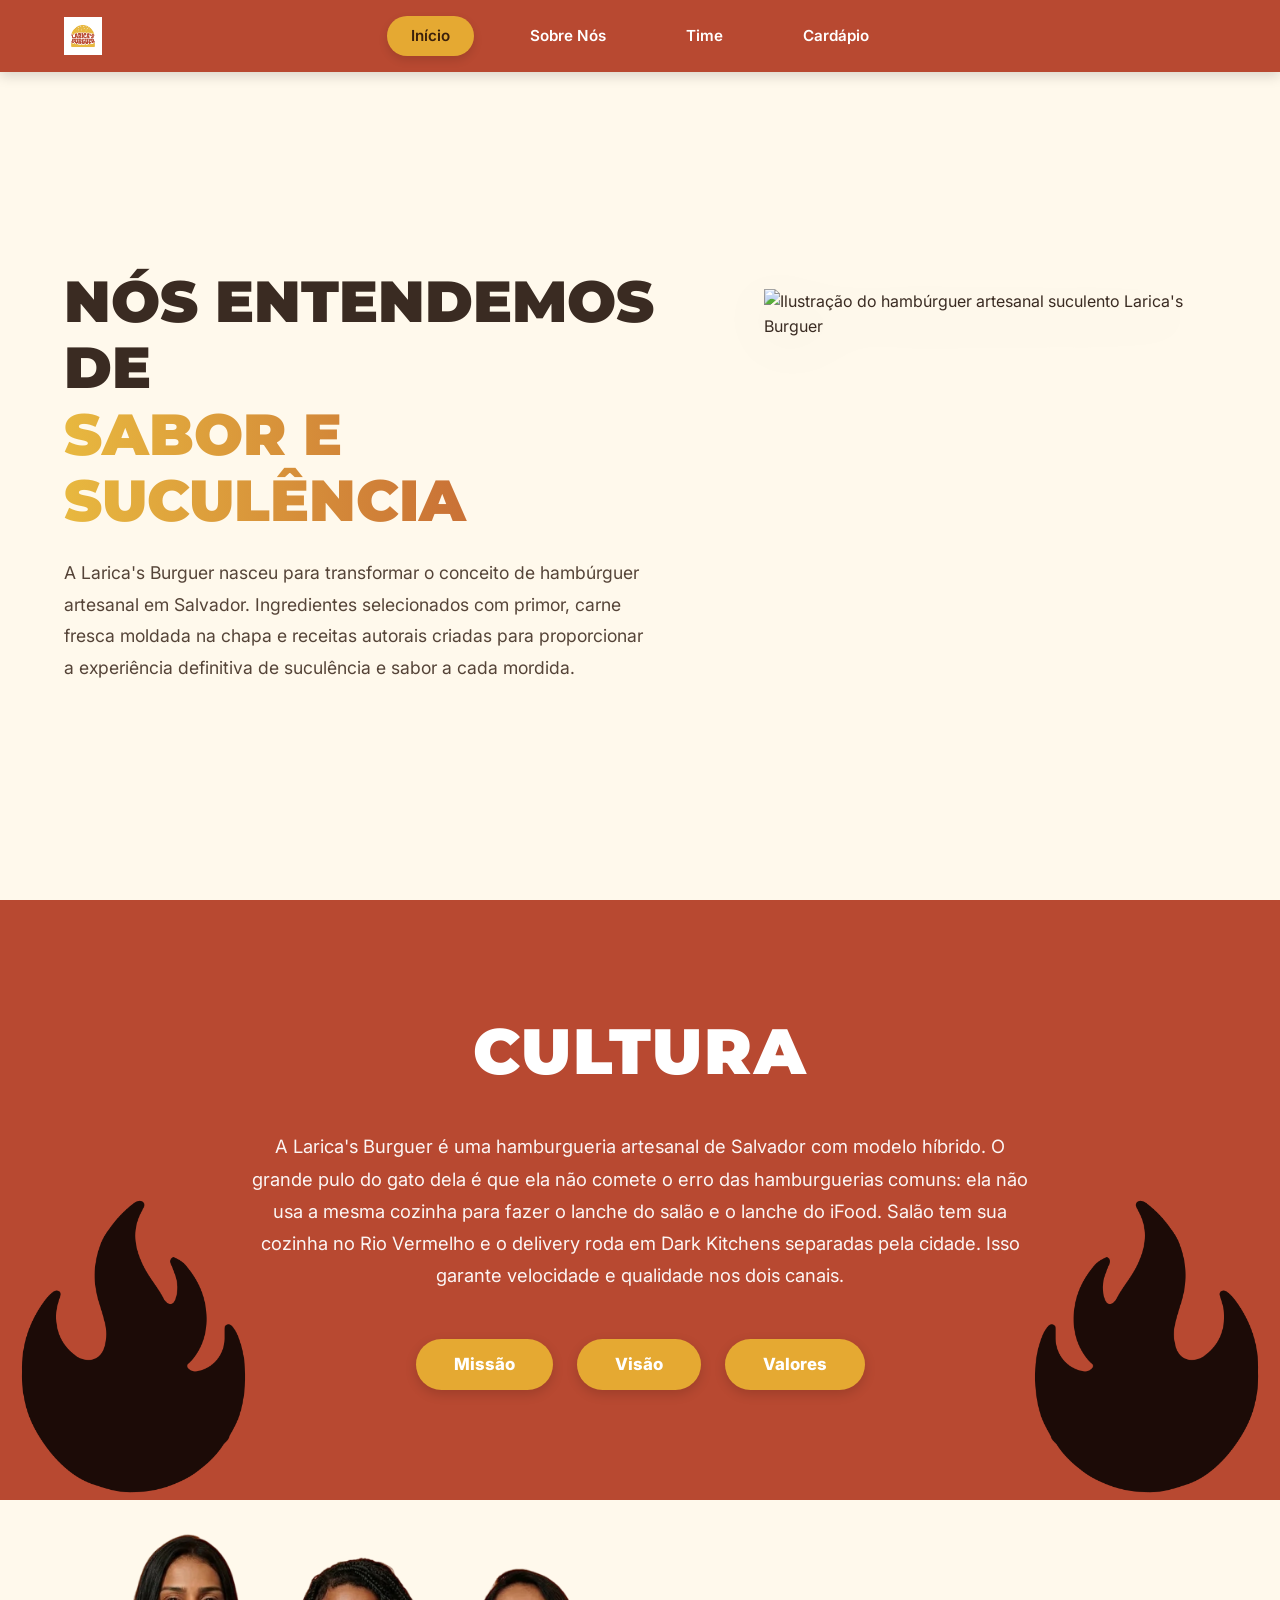
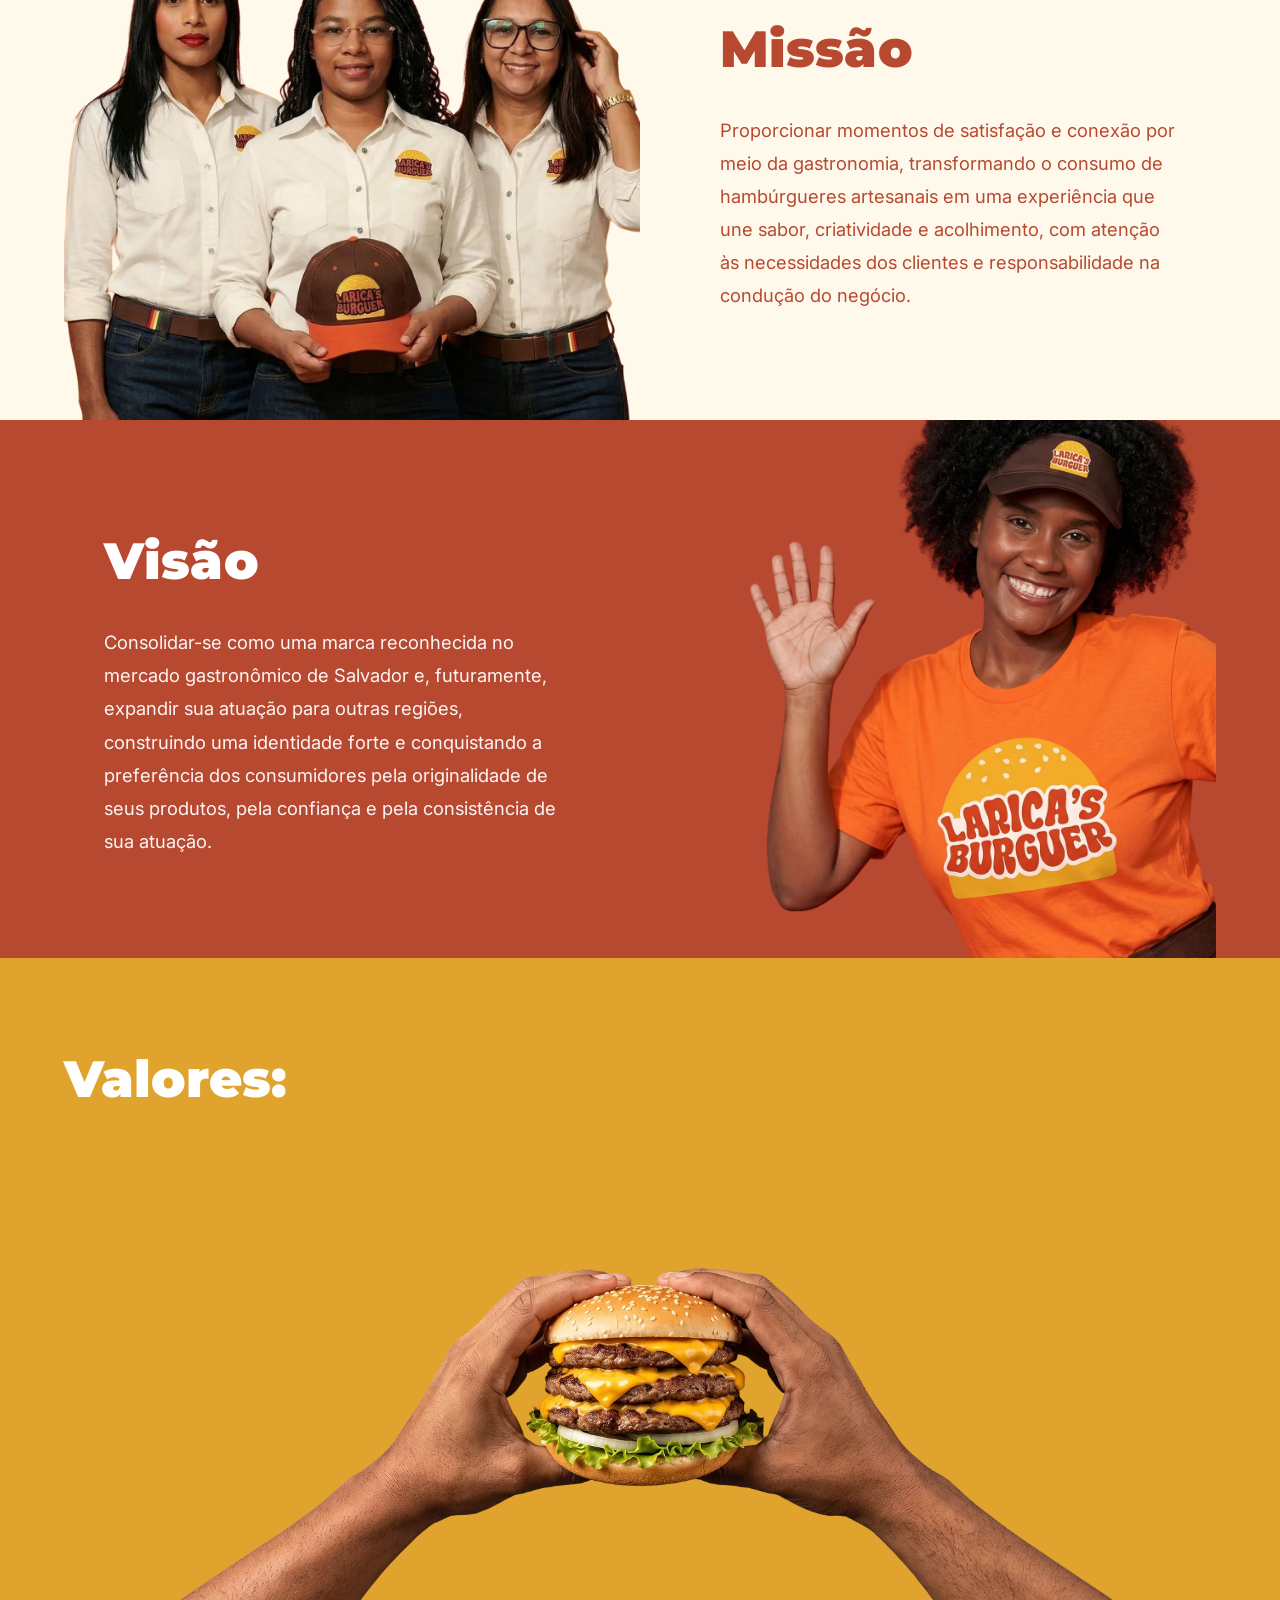
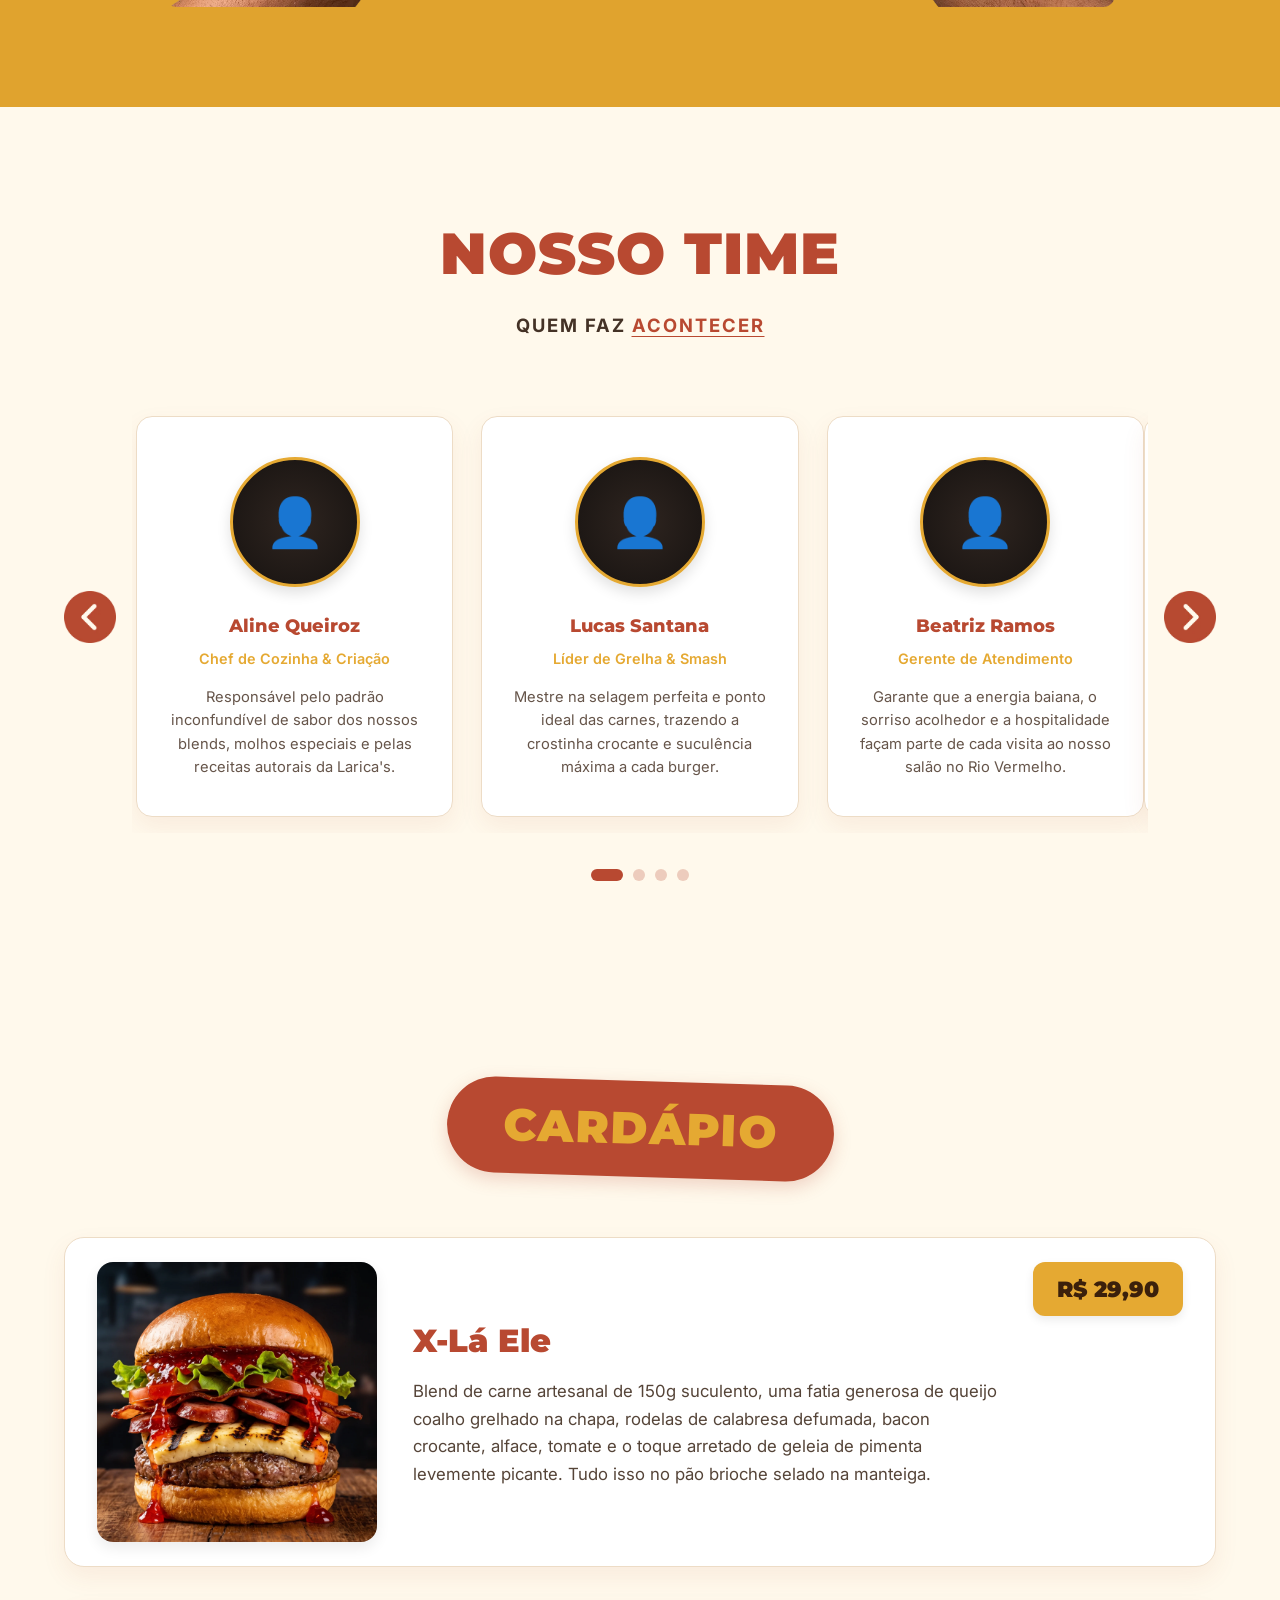
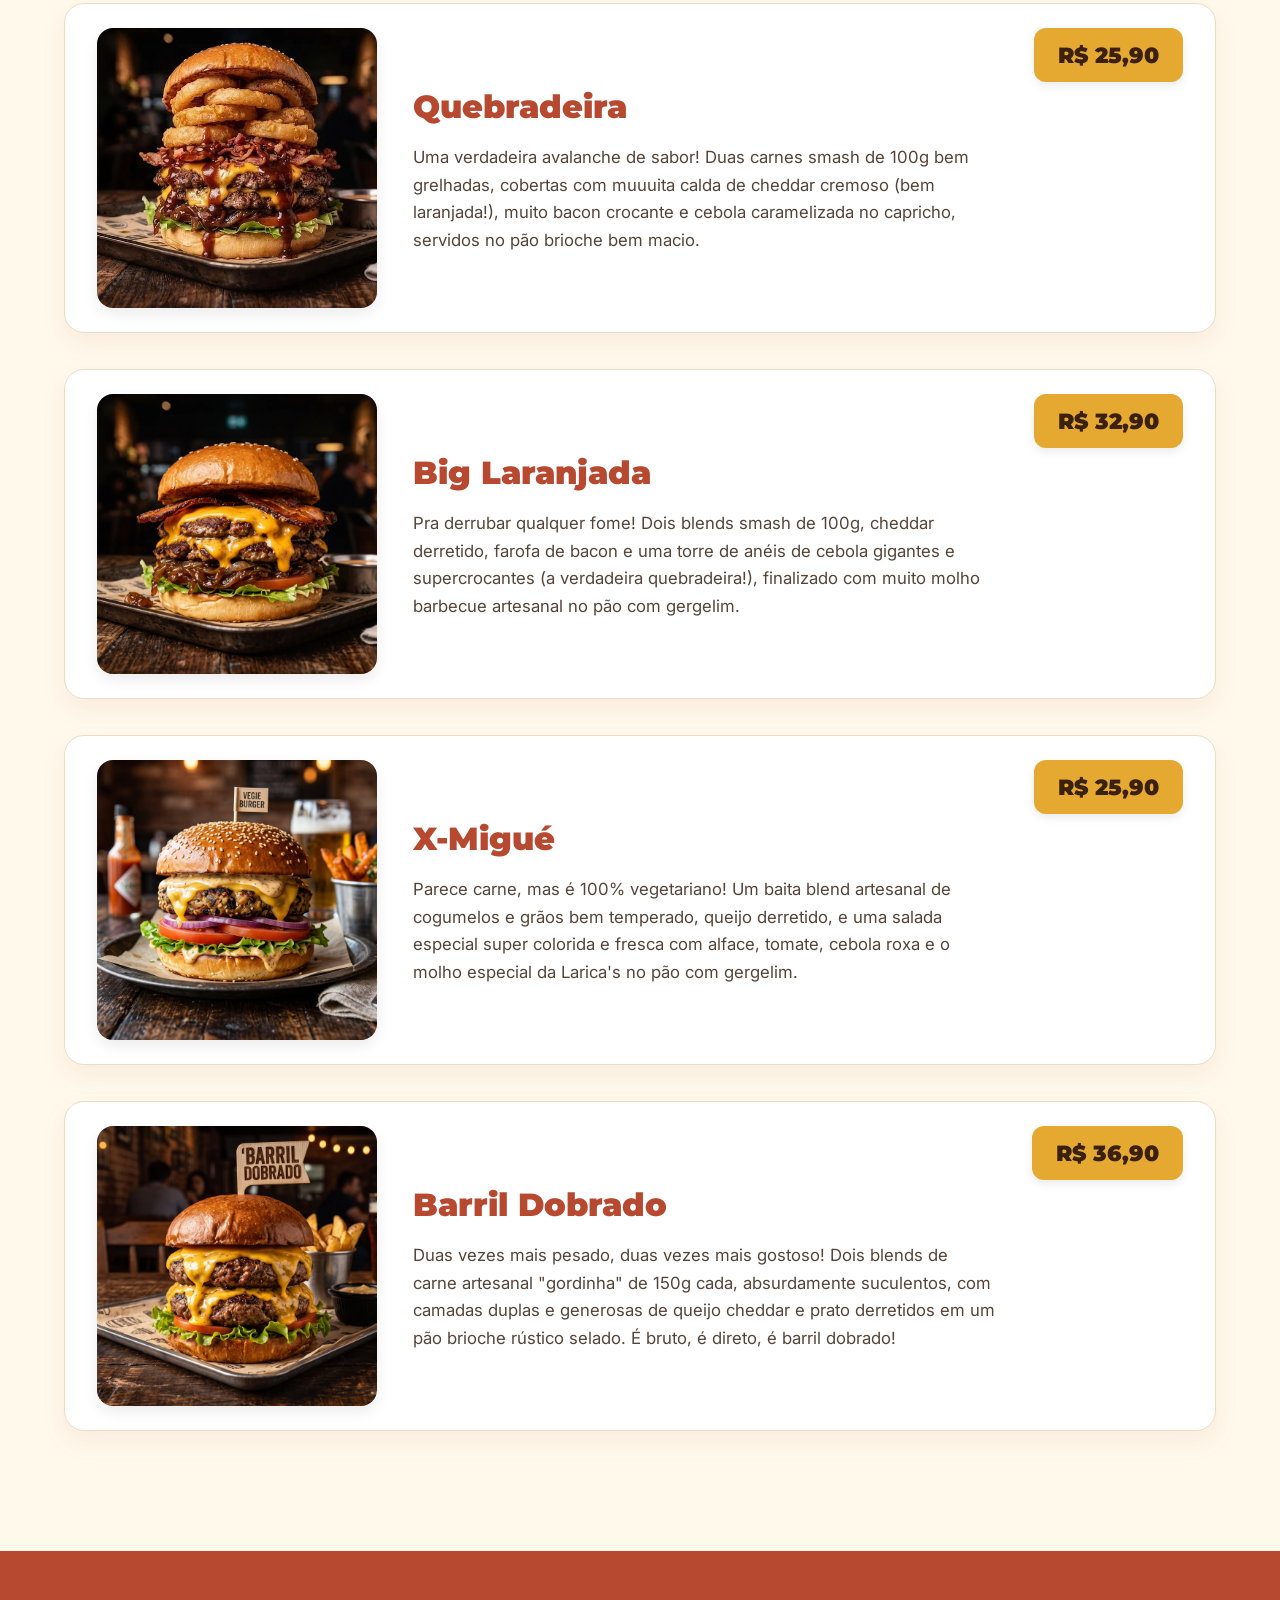
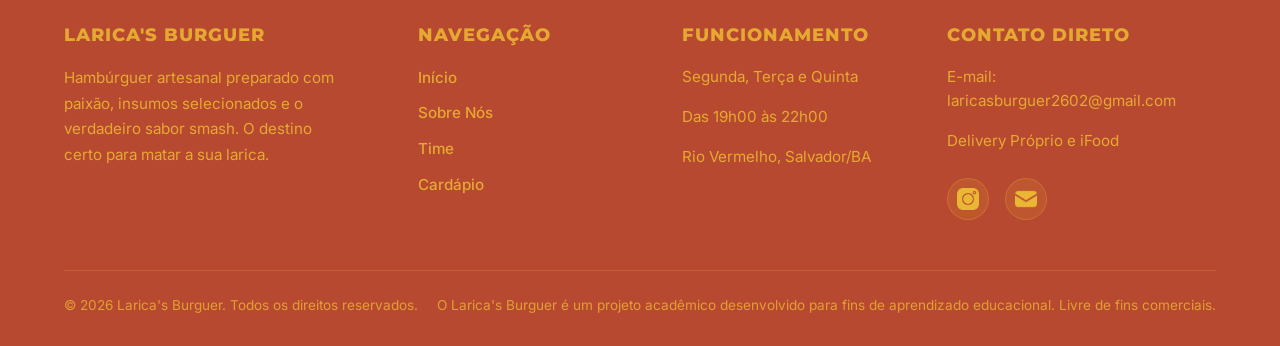
==== index.html @ b331f61c "feat: upa primeira versão" ====
<!DOCTYPE html>
<html lang="pt-BR">
<head>
  <meta charset="UTF-8">
  <meta name="viewport" content="width=device-width, initial-scale=1.0">
  
  <title>Larica's Burguer</title>
  <link rel="icon" type="image/png" href="assets/icons/laricas logo branco.png">

  <meta name="description" content="Larica's Burguer: hambúrguer artesanal preparado com paixão em Salvador. Conheça nossa cultura, nosso time e nosso cardápio de dar água na boca.">
  <meta name="keywords" content="hamburguer artesanal, Salvador, Rio Vermelho, burger, lanches, delivery ifood, cardápio burguer, laricas burguer">
  <meta name="author" content="Larica's Burguer">
  <meta name="robots" content="index, follow">
  
  <meta property="og:type" content="website">
  <meta property="og:url" content="https://laricasburguer.com.br/">
  <meta property="og:title" content="Larica's Burguer">
  <meta property="og:description" content="Entendemos de sabor e suculência. Conheça nossos hambúrgueres artesanais e faça seu pedido.">
  <meta property="og:image" content="assets/photos/cardapio/xLaEle.webp">

  <link rel="preconnect" href="https://fonts.googleapis.com">
  <link rel="preconnect" href="https://fonts.gstatic.com" crossorigin>
  <link href="https://fonts.googleapis.com/css2?family=Inter:wght@400;500;600;700&family=Montserrat:wght@700;800;900&display=swap" rel="stylesheet">

  <link rel="stylesheet" href="css/estilos.css">
  <script src="js/principal.js" defer></script>
</head>
<body>

  <header class="cabecalho-principal" id="cabecalho-topo">
    <div class="recipiente-conteudo">
      <nav class="navegacao-barra" aria-label="Navegação Principal">
        <a href="#secao-inicio" class="marca-link" title="Larica's Burguer - Página Inicial">
          <img src="assets/icons/laricas logo branco.png" alt="Logotipo Larica's Burguer" class="marca-logo" width="196" height="40">
        </a>

        <button class="botao-menu-mobile" id="botao-menu-mobile" aria-label="Abrir menu de navegação" aria-expanded="false" aria-controls="navegacao-menu">
          <span></span>
          <span></span>
          <span></span>
        </button>

        <div class="navegacao-menu" id="navegacao-menu">
          <a href="#secao-inicio" class="navegacao-item ativo" title="Ir para o início">Início</a>
          <a href="#secao-cultura" class="navegacao-item" title="Ir para Sobre nós e Cultura">Sobre Nós</a>
          <a href="#secao-nosso-time" class="navegacao-item" title="Ir para Nosso time">Time</a>
          <a href="#secao-cardapio" class="navegacao-item" title="Ir para o Cardápio">Cardápio</a>
        </div>
      </nav>
    </div>
  </header>

  <main id="conteudo-principal">

    <section class="secao-inicio" id="secao-inicio" aria-labelledby="titulo-secao-inicio">
      <div class="recipiente-conteudo">
        <div class="conteudo-inicio">
          <div class="texto-inicio">
            <h1 class="titulo-inicio" id="titulo-secao-inicio">
              <span class="titulo-linha-um">NÓS ENTENDEMOS DE</span>
              <span class="destaque-gradiente-texto">SABOR E SUCULÊNCIA</span>
            </h1>
            <p class="descricao-inicio">
              A Larica's Burguer nasceu para transformar o conceito de hambúrguer artesanal em Salvador. Ingredientes selecionados com primor, carne fresca moldada na chapa e receitas autorais criadas para proporcionar a experiência definitiva de suculência e sabor a cada mordida.
            </p>
          </div>

          <div class="area-icone-inicio">
            <div class="recipiente-animacao-hamburguer" id="recipiente-lottie-hamburguer" title="Animação Hambúrguer Larica's Burguer">
              <img 
                src="assets/photos/hero-burger.png" 
                alt="Ilustração do hambúrguer artesanal suculento Larica's Burguer" 
                class="ilustracao-hamburguer-reserva"
                width="540" 
                height="460"
                fetchpriority="high"
              >
            </div>
          </div>
        </div>
      </div>
    </section>

    <section class="secao-cultura" id="secao-cultura" aria-labelledby="titulo-secao-cultura">
      
      <div class="banner-cultura-topo">
        <img src="assets/icons/fire.png" alt="Fogo decorativo à esquerda" class="fogo-decorativo-cultura fogo-esquerda" loading="lazy" aria-hidden="true">
        <img src="assets/icons/fire.png" alt="Fogo decorativo à direita" class="fogo-decorativo-cultura fogo-direita" loading="lazy" aria-hidden="true">

        <div class="recipiente-conteudo">
          <h2 class="titulo-cultura" id="titulo-secao-cultura">CULTURA</h2>
          <p class="texto-cultura-resumo">
            A Larica's Burguer é uma hamburgueria artesanal de Salvador com modelo híbrido. O grande pulo do gato dela é que ela não comete o erro das hamburguerias comuns: ela não usa a mesma cozinha para fazer o lanche do salão e o lanche do iFood. Salão tem sua cozinha no Rio Vermelho e o delivery roda em Dark Kitchens separadas pela cidade. Isso garante velocidade e qualidade nos dois canais.
          </p>

          <nav class="navegacao-cultura" aria-label="Navegação da Cultura Organizacional">
            <a href="#bloco-missao" class="botao-ancora-cultura" title="Ir para Missão">Missão</a>
            <a href="#bloco-visao" class="botao-ancora-cultura" title="Ir para Visão">Visão</a>
            <a href="#bloco-valores" class="botao-ancora-cultura" title="Ir para Valores">Valores</a>
          </nav>
        </div>
      </div>

      <article class="bloco-cultura-item bloco-missao" id="bloco-missao" aria-labelledby="titulo-missao">
        <div class="recipiente-conteudo">
          <div class="grade-missao">
            <div class="imagem-missao-container">
              <img 
                src="assets/photos/img_trio_funcionario.webp" 
                alt="Trio de colaboradores da Larica's Burguer segurando o boné oficial da marca" 
                class="imagem-missao" 
                loading="lazy" 
                width="720" 
                height="700"
              >
            </div>
            <div class="conteudo-missao">
              <h3 class="titulo-bloco-cultura" id="titulo-missao">Missão</h3>
              <p class="texto-bloco-cultura">
                Proporcionar momentos de satisfação e conexão por meio da gastronomia, transformando o consumo de hambúrgueres artesanais em uma experiência que une sabor, criatividade e acolhimento, com atenção às necessidades dos clientes e responsabilidade na condução do negócio.
              </p>
            </div>
          </div>
        </div>
      </article>

      <article class="bloco-cultura-item bloco-visao" id="bloco-visao" aria-labelledby="titulo-visao">
        <div class="recipiente-conteudo">
          <div class="grade-visao">
            <div class="conteudo-visao">
              <h3 class="titulo-bloco-cultura" id="titulo-visao">Visão</h3>
              <p class="texto-bloco-cultura">
                Consolidar-se como uma marca reconhecida no mercado gastronômico de Salvador e, futuramente, expandir sua atuação para outras regiões, construindo uma identidade forte e conquistando a preferência dos consumidores pela originalidade de seus produtos, pela confiança e pela consistência de sua atuação.
              </p>
            </div>
            <div class="imagem-visao-container">
              <img 
                src="assets/photos/img_funcionario_acenando.webp" 
                alt="Colaboradora sorridente vestindo a camisa e o boné laranja da Larica's Burguer acenando com simpatia" 
                class="imagem-visao" 
                loading="lazy" 
                width="720" 
                height="700"
              >
            </div>
          </div>
        </div>
      </article>

      <article class="bloco-cultura-item bloco-valores" id="bloco-valores" aria-labelledby="titulo-valores">
        <div class="recipiente-conteudo">
          <h3 class="titulo-valores" id="titulo-valores">Valores:</h3>
          <div class="recipiente-diagrama-valores">
            <img 
              src="assets/photos/mao_segurando_hamburguer.webp" 
              alt="Hambúrguer artesanal suculento segurado por duas mãos evidenciando os valores da Larica's Burguer" 
              class="imagem-burger-valores" 
              loading="lazy"
              width="1200"
              height="750"
            >
          </div>
        </div>
      </article>

    </section>

    <section class="secao-nosso-time" id="secao-nosso-time" aria-labelledby="titulo-nosso-time">
      <div class="recipiente-conteudo">
        
        <div class="cabecalho-secao-time">
          <h2 class="titulo-nosso-time" id="titulo-nosso-time">NOSSO TIME</h2>
          <p class="subtitulo-nosso-time">QUEM FAZ <span>ACONTECER</span></p>
        </div>

        <div class="carrossel-time-container">
          <button class="botao-carrossel botao-anterior" id="botao-carrossel-anterior" aria-label="Membros anteriores do time" title="Voltar grupo de colaboradores">
            <img src="assets/icons/seta_esquerda.webp" alt="Seta para esquerda" class="icone-seta-carrossel" width="52" height="52">
          </button>

          <div class="carrossel-janela">
            <div class="carrossel-trilho" id="carrossel-trilho-time">
              
              <div class="carrossel-pagina" aria-label="Grupo 1 de Colaboradores">
                <article class="card-membro-time">
                  <div class="foto-circulo-container">
                    <span class="icone-membro-padrao" aria-hidden="true">&#128100;</span>
                  </div>
                  <h3 class="nome-membro">Aline Queiroz</h3>
                  <p class="cargo-membro">Chef de Cozinha & Criação</p>
                  <p class="descricao-membro">
                    Responsável pelo padrão inconfundível de sabor dos nossos blends, molhos especiais e pelas receitas autorais da Larica's.
                  </p>
                </article>

                <article class="card-membro-time">
                  <div class="foto-circulo-container">
                    <span class="icone-membro-padrao" aria-hidden="true">&#128100;</span>
                  </div>
                  <h3 class="nome-membro">Lucas Santana</h3>
                  <p class="cargo-membro">Líder de Grelha & Smash</p>
                  <p class="descricao-membro">
                    Mestre na selagem perfeita e ponto ideal das carnes, trazendo a crostinha crocante e suculência máxima a cada burger.
                  </p>
                </article>

                <article class="card-membro-time">
                  <div class="foto-circulo-container">
                    <span class="icone-membro-padrao" aria-hidden="true">&#128100;</span>
                  </div>
                  <h3 class="nome-membro">Beatriz Ramos</h3>
                  <p class="cargo-membro">Gerente de Atendimento</p>
                  <p class="descricao-membro">
                    Garante que a energia baiana, o sorriso acolhedor e a hospitalidade façam parte de cada visita ao nosso salão no Rio Vermelho.
                  </p>
                </article>
              </div>

              <div class="carrossel-pagina" aria-label="Grupo 2 de Colaboradores">
                <article class="card-membro-time">
                  <div class="foto-circulo-container">
                    <span class="icone-membro-padrao" aria-hidden="true">&#128100;</span>
                  </div>
                  <h3 class="nome-membro">Thiago Morais</h3>
                  <p class="cargo-membro">Coordenador de Dark Kitchens</p>
                  <p class="descricao-membro">
                    Comanda a operação exclusiva de delivery, mantendo os lanches saindo quentinhos e crocantes direto para sua casa.
                  </p>
                </article>

                <article class="card-membro-time">
                  <div class="foto-circulo-container">
                    <span class="icone-membro-padrao" aria-hidden="true">&#128100;</span>
                  </div>
                  <h3 class="nome-membro">Camila Ferreira</h3>
                  <p class="cargo-membro">Supervisora de Qualidade</p>
                  <p class="descricao-membro">
                    Inspeciona o frescor dos pães brioche selados, temperos de cogumelos e queijos artesanais da melhor procedência.
                  </p>
                </article>

                <article class="card-membro-time">
                  <div class="foto-circulo-container">
                    <span class="icone-membro-padrao" aria-hidden="true">&#128100;</span>
                  </div>
                  <h3 class="nome-membro">Gabriel Santos</h3>
                  <p class="cargo-membro">Chapeiro Especialista</p>
                  <p class="descricao-membro">
                    Dedicado à precisão dos blends de 150g e montagem impecável das camadas suculentas de queijo coalho e bacon crocante.
                  </p>
                </article>
              </div>

              <div class="carrossel-pagina" aria-label="Grupo 3 de Colaboradores">
                <article class="card-membro-time">
                  <div class="foto-circulo-container">
                    <span class="icone-membro-padrao" aria-hidden="true">&#128100;</span>
                  </div>
                  <h3 class="nome-membro">Mariana Lopes</h3>
                  <p class="cargo-membro">Especialista em Molhos & Criações</p>
                  <p class="descricao-membro">
                    Alquimista por trás da nossa geleia de pimenta artesanal picante e da calda de cheddar cremoso com farofa de bacon.
                  </p>
                </article>

                <article class="card-membro-time">
                  <div class="foto-circulo-container">
                    <span class="icone-membro-padrao" aria-hidden="true">&#128100;</span>
                  </div>
                  <h3 class="nome-membro">Rodrigo Bahia</h3>
                  <p class="cargo-membro">Logística & Despacho Rápido</p>
                  <p class="descricao-membro">
                    Organiza cada embalagem térmica garantindo que os anéis de cebola e os hambúrgueres cheguem na textura perfeita.
                  </p>
                </article>

                <article class="card-membro-time">
                  <div class="foto-circulo-container">
                    <span class="icone-membro-padrao" aria-hidden="true">&#128100;</span>
                  </div>
                  <h3 class="nome-membro">Juliana Vieira</h3>
                  <p class="cargo-membro">Anfitriã de Salão</p>
                  <p class="descricao-membro">
                    Recepciona os clientes com alegria e atenção a cada detalhe, assegurando uma experiência memorável para toda a família.
                  </p>
                </article>
              </div>

              <div class="carrossel-pagina" aria-label="Grupo 4 de Colaboradores">
                <article class="card-membro-time">
                  <div class="foto-circulo-container">
                    <span class="icone-membro-padrao" aria-hidden="true">&#128100;</span>
                  </div>
                  <h3 class="nome-membro">Felipe Menezes</h3>
                  <p class="cargo-membro">Auxiliar de Parrilla & Smash</p>
                  <p class="descricao-membro">
                    Garante o fluxo ágil e higienização impecável na chapa durante os horários de maior movimento noturno.
                  </p>
                </article>

                <article class="card-membro-time">
                  <div class="foto-circulo-container">
                    <span class="icone-membro-padrao" aria-hidden="true">&#128100;</span>
                  </div>
                  <h3 class="nome-membro">Larissa Dantas</h3>
                  <p class="cargo-membro">Comunicação & Relacionamento</p>
                  <p class="descricao-membro">
                    Cuida do feedback diário dos clientes, redes sociais e da proximidade afetiva entre a comunidade e a hamburgueria.
                  </p>
                </article>

                <article class="card-membro-time">
                  <div class="foto-circulo-container">
                    <span class="icone-membro-padrao" aria-hidden="true">&#128100;</span>
                  </div>
                  <h3 class="nome-membro">Danilo Cruz</h3>
                  <p class="cargo-membro">Gestão de Suprimentos</p>
                  <p class="descricao-membro">
                    Seleciona diariamente os produtores locais de queijo coalho e hortifrúti fresco de Salvador para os nossos burgers.
                  </p>
                </article>
              </div>

            </div>
          </div>

          <button class="botao-carrossel botao-proximo" id="botao-carrossel-proximo" aria-label="Próximos membros do time" title="Avançar grupo de colaboradores">
            <img src="assets/icons/seta_direita.webp" alt="Seta para direita" class="icone-seta-carrossel" width="52" height="52">
          </button>
        </div>

        <div class="indicadores-carrossel" aria-label="Indicadores de página do carrossel">
          <button class="bolinha-indicador ativo" data-indice="0" aria-label="Ir para grupo 1"></button>
          <button class="bolinha-indicador" data-indice="1" aria-label="Ir para grupo 2"></button>
          <button class="bolinha-indicador" data-indice="2" aria-label="Ir para grupo 3"></button>
          <button class="bolinha-indicador" data-indice="3" aria-label="Ir para grupo 4"></button>
        </div>

      </div>
    </section>

    <section class="secao-cardapio" id="secao-cardapio" aria-labelledby="badge-cardapio-titulo">
      <div class="recipiente-conteudo">
        
        <div class="cabecalho-cardapio">
          <span class="badge-cardapio" id="badge-cardapio-titulo">CARDÁPIO</span>
        </div>

        <div class="grade-cardapio">
          
          <article class="card-item-cardapio" aria-labelledby="nome-x-la-ele">
            <div class="imagem-item-wrapper">
              <img 
                src="assets/photos/cardapio/xLaEle.webp" 
                alt="Hambúrguer X-Lá Ele com carne de 150g, queijo coalho grelhado, calabresa defumada e bacon" 
                class="imagem-item-cardapio" 
                loading="lazy" 
                width="360" 
                height="400"
              >
            </div>
            <div class="informacoes-item-cardapio">
              <h3 class="nome-item-cardapio" id="nome-x-la-ele">X-Lá Ele</h3>
              <p class="descricao-item-cardapio">
                Blend de carne artesanal de 150g suculento, uma fatia generosa de queijo coalho grelhado na chapa, rodelas de calabresa defumada, bacon crocante, alface, tomate e o toque arretado de geleia de pimenta levemente picante. Tudo isso no pão brioche selado na manteiga.
              </p>
            </div>
            <div class="preco-item-badge">R$ 29,90</div>
          </article>

          <article class="card-item-cardapio" aria-labelledby="nome-quebradeira">
            <div class="imagem-item-wrapper">
              <img 
                src="assets/photos/cardapio/quebradeira.webp" 
                alt="Hambúrguer Quebradeira com duas carnes smash, calda de cheddar cremoso e cebola caramelizada" 
                class="imagem-item-cardapio" 
                loading="lazy" 
                width="360" 
                height="400"
              >
            </div>
            <div class="informacoes-item-cardapio">
              <h3 class="nome-item-cardapio" id="nome-quebradeira">Quebradeira</h3>
              <p class="descricao-item-cardapio">
                Uma verdadeira avalanche de sabor! Duas carnes smash de 100g bem grelhadas, cobertas com muuuita calda de cheddar cremoso (bem laranjada!), muito bacon crocante e cebola caramelizada no capricho, servidos no pão brioche bem macio.
              </p>
            </div>
            <div class="preco-item-badge">R$ 25,90</div>
          </article>

          <article class="card-item-cardapio" aria-labelledby="nome-big-laranjada">
            <div class="imagem-item-wrapper">
              <img 
                src="assets/photos/cardapio/bigLaranjada.webp" 
                alt="Hambúrguer Big Laranjada com anéis de cebola gigantes, cheddar derretido e barbecue artesanal" 
                class="imagem-item-cardapio" 
                loading="lazy" 
                width="360" 
                height="400"
              >
            </div>
            <div class="informacoes-item-cardapio">
              <h3 class="nome-item-cardapio" id="nome-big-laranjada">Big Laranjada</h3>
              <p class="descricao-item-cardapio">
                Pra derrubar qualquer fome! Dois blends smash de 100g, cheddar derretido, farofa de bacon e uma torre de anéis de cebola gigantes e supercrocantes (a verdadeira quebradeira!), finalizado com muito molho barbecue artesanal no pão com gergelim.
              </p>
            </div>
            <div class="preco-item-badge">R$ 32,90</div>
          </article>

          <article class="card-item-cardapio" aria-labelledby="nome-x-migue">
            <div class="imagem-item-wrapper">
              <img 
                src="assets/photos/cardapio/xMigue.webp" 
                alt="Hambúrguer vegetariano X-Migué com blend de cogumelos e grãos, queijo derretido e molho especial" 
                class="imagem-item-cardapio" 
                loading="lazy" 
                width="360" 
                height="400"
              >
            </div>
            <div class="informacoes-item-cardapio">
              <h3 class="nome-item-cardapio" id="nome-x-migue">X-Migué</h3>
              <p class="descricao-item-cardapio">
                Parece carne, mas é 100% vegetariano! Um baita blend artesanal de cogumelos e grãos bem temperado, queijo derretido, e uma salada especial super colorida e fresca com alface, tomate, cebola roxa e o molho especial da Larica's no pão com gergelim.
              </p>
            </div>
            <div class="preco-item-badge">R$ 25,90</div>
          </article>

          <article class="card-item-cardapio" aria-labelledby="nome-barril-dobrado">
            <div class="imagem-item-wrapper">
              <img 
                src="assets/photos/cardapio/barrilDobrado.webp" 
                alt="Hambúrguer Barril Dobrado com dois blends de 150g, queijo cheddar e queijo prato derretidos" 
                class="imagem-item-cardapio" 
                loading="lazy" 
                width="360" 
                height="400"
              >
            </div>
            <div class="informacoes-item-cardapio">
              <h3 class="nome-item-cardapio" id="nome-barril-dobrado">Barril Dobrado</h3>
              <p class="descricao-item-cardapio">
                Duas vezes mais pesado, duas vezes mais gostoso! Dois blends de carne artesanal "gordinha" de 150g cada, absurdamente suculentos, com camadas duplas e generosas de queijo cheddar e prato derretidos em um pão brioche rústico selado. É bruto, é direto, é barril dobrado!
              </p>
            </div>
            <div class="preco-item-badge">R$ 36,90</div>
          </article>

        </div>
      </div>
    </section>

  </main>

  <footer class="rodape-principal" id="rodape-principal">
    <div class="recipiente-conteudo">
      <div class="grade-rodape">
        
        <div class="coluna-rodape">
          <h4 class="titulo-coluna-rodape">LARICA'S BURGUER</h4>
          <p class="descricao-marca-rodape">
            Hambúrguer artesanal preparado com paixão, insumos selecionados e o verdadeiro sabor smash. O destino certo para matar a sua larica.
          </p>
        </div>

        <nav class="coluna-rodape" aria-label="Navegação do Rodapé">
          <h4 class="titulo-coluna-rodape">NAVEGAÇÃO</h4>
          <ul class="lista-links-rodape">
            <li><a href="#secao-inicio" class="link-rodape" title="Ir para o Início">Início</a></li>
            <li><a href="#secao-cultura" class="link-rodape" title="Ir para Sobre Nós">Sobre Nós</a></li>
            <li><a href="#secao-nosso-time" class="link-rodape" title="Ir para Nosso Time">Time</a></li>
            <li><a href="#secao-cardapio" class="link-rodape" title="Ir para o Cardápio">Cardápio</a></li>
          </ul>
        </nav>

        <div class="coluna-rodape">
          <h4 class="titulo-coluna-rodape">FUNCIONAMENTO</h4>
          <p class="texto-info-rodape">Segunda, Terça e Quinta</p>
          <p class="texto-info-rodape">Das 19h00 às 22h00</p>
          <p class="texto-info-rodape">Rio Vermelho, Salvador/BA</p>
        </div>

        <div class="coluna-rodape">
          <h4 class="titulo-coluna-rodape">CONTATO DIRETO</h4>
          <p class="texto-info-rodape">E-mail: laricasburguer2602@gmail.com</p>
          <p class="texto-info-rodape">Delivery Próprio e iFood</p>

          <div class="redes-sociais-rodape">
            <a 
              href="https://www.instagram.com/_laricasburger20" 
              target="_blank" 
              rel="noopener noreferrer" 
              class="icone-rede-social" 
              aria-label="Acessar página do Instagram da Larica's Burguer"
              title="Instagram Oficial"
            >
              <img src="assets/icons/instagram.png" alt="Instagram" class="icone-imagem-social" width="22" height="22">
            </a>

            <a 
              href="mailto:laricasburguer2602@gmail.com" 
              class="icone-rede-social" 
              aria-label="Enviar e-mail para laricasburguer2602@gmail.com"
              title="Enviar E-mail"
            >
              <img src="assets/icons/email.png" alt="E-mail" class="icone-imagem-social" width="22" height="22">
            </a>
          </div>
        </div>

      </div>

      <div class="divisor-rodape"></div>

      <div class="subrodape-termos">
        <p>&copy; 2026 Larica's Burguer. Todos os direitos reservados.</p>
        <p>O Larica's Burguer é um projeto acadêmico desenvolvido para fins de aprendizado educacional. Livre de fins comerciais.</p>
      </div>
    </div>
  </footer>

</body>
</html>
---- css/estilos.css ----
:root {
  --cor-fundo-claro: #fff9ec;
  --cor-fundo-branco: #ffffff;
  --cor-primaria-terracota: #b84931;
  --cor-primaria-escura: #943520;
  --cor-destaque-amarelo: #e5a932;
  --cor-destaque-amarelo-hover: #d19726;
  --cor-amarelo-valores: #e0a32e;
  --cor-texto-principal: #3a2b22;
  --cor-texto-mutado: #7a6a5e;
  --cor-texto-claro: #ffffff;
  --cor-borda-suave: #eddcc6;
  --sombra-card: 0 10px 25px rgba(184, 73, 49, 0.08);
  --sombra-card-hover: 0 16px 35px rgba(184, 73, 49, 0.16);
  --transicao-padrao: all 0.3s cubic-bezier(0.4, 0, 0.2, 1);
  --fonte-principal: 'Inter', -apple-system, BlinkMacSystemFont, 'Segoe UI', Roboto, Helvetica, Arial, sans-serif;
  --fonte-titulo: 'Montserrat', var(--fonte-principal);
}

* {
  margin: 0;
  padding: 0;
  box-sizing: border-box;
}

html {
  scroll-behavior: smooth;
  font-size: 16px;
}

body {
  font-family: var(--fonte-principal);
  background-color: var(--cor-fundo-claro);
  color: var(--cor-texto-principal);
  line-height: 1.6;
  overflow-x: hidden;
}

img {
  max-width: 100%;
  height: auto;
  display: block;
}

a {
  text-decoration: none;
  color: inherit;
  transition: var(--transicao-padrao);
}

button {
  cursor: pointer;
  border: none;
  background: none;
  font-family: inherit;
  transition: var(--transicao-padrao);
}

.recipiente-conteudo {
  width: 100%;
  max-width: 1200px;
  margin: 0 auto;
  padding: 0 24px;
}

.cabecalho-principal {
  position: sticky;
  top: 0;
  z-index: 1000;
  background-color: var(--cor-primaria-terracota);
  box-shadow: 0 4px 12px rgba(0, 0, 0, 0.15);
}

.navegacao-barra {
  display: flex;
  align-items: center;
  justify-content: space-between;
  height: 72px;
  position: relative;
}

.marca-link {
  display: flex;
  align-items: center;
  gap: 12px;
  z-index: 2;
}

.marca-logo {
  height: 38px;
  width: auto;
  object-fit: contain;
}

.navegacao-menu {
  display: flex;
  align-items: center;
  justify-content: center;
  gap: 32px;
  position: absolute;
  left: 50%;
  transform: translateX(-50%);
}

.navegacao-item {
  color: var(--cor-texto-claro);
  font-size: 0.95rem;
  font-weight: 600;
  padding: 8px 24px;
  border-radius: 9999px;
  transition: var(--transicao-padrao);
  position: relative;
  white-space: nowrap;
}

.navegacao-item:hover {
  background-color: rgba(255, 255, 255, 0.15);
}

.navegacao-item.ativo {
  background-color: var(--cor-destaque-amarelo);
  color: #3b200b;
  box-shadow: 0 4px 10px rgba(0, 0, 0, 0.12);
}

.botao-menu-mobile {
  display: none;
  flex-direction: column;
  justify-content: space-around;
  width: 32px;
  height: 26px;
  padding: 0;
  z-index: 2;
}

.botao-menu-mobile span {
  width: 100%;
  height: 3px;
  background-color: var(--cor-texto-claro);
  border-radius: 2px;
  transition: var(--transicao-padrao);
}

.secao-inicio {
  background-color: var(--cor-fundo-claro);
  padding: 100px 0 120px;
  min-height: calc(100vh - 72px);
  display: flex;
  align-items: center;
}

.conteudo-inicio {
  display: grid;
  grid-template-columns: 1.15fr 0.85fr;
  align-items: center;
  gap: 60px;
}

.titulo-inicio {
  font-family: var(--fonte-titulo);
  font-size: clamp(2.4rem, 4.5vw, 3.6rem);
  font-weight: 900;
  line-height: 1.15;
  text-transform: uppercase;
  color: var(--cor-texto-principal);
  margin-bottom: 24px;
}

.titulo-linha-um {
  display: block;
}

.destaque-gradiente-texto {
  display: block;
  background: linear-gradient(90deg, #E8B83F 0%, #B84931 100%);
  -webkit-background-clip: text;
  -webkit-text-fill-color: transparent;
  background-clip: text;
}

.descricao-inicio {
  font-size: 1.1rem;
  line-height: 1.8;
  color: #554438;
  max-width: 580px;
}

.area-icone-inicio {
  display: flex;
  justify-content: center;
  align-items: center;
  position: relative;
}

.recipiente-animacao-hamburguer {
  width: 100%;
  max-width: 440px;
  aspect-ratio: 1;
  display: flex;
  justify-content: center;
  align-items: center;
  position: relative;
}

.ilustracao-hamburguer-reserva {
  width: 100%;
  height: auto;
  object-fit: contain;
  filter: drop-shadow(0 15px 25px rgba(0, 0, 0, 0.08));
  animation: flutuarHamburguer 4s ease-in-out infinite;
}

@keyframes flutuarHamburguer {
  0%, 100% {
    transform: translateY(0);
  }
  50% {
    transform: translateY(-12px);
  }
}

.secao-cultura {
  position: relative;
}

.banner-cultura-topo {
  background-color: var(--cor-primaria-terracota);
  color: var(--cor-texto-claro);
  padding: 100px 0 110px;
  text-align: center;
  position: relative;
  overflow: hidden;
}

.fogo-decorativo-cultura {
  position: absolute;
  bottom: 0;
  width: clamp(200px, 24vw, 350px);
  height: auto;
  opacity: 0.85;
  pointer-events: none;
  z-index: 1;
}

.fogo-decorativo-cultura.fogo-esquerda {
  left: -20px;
}

.fogo-decorativo-cultura.fogo-direita {
  right: -20px;
  transform: scaleX(-1);
}

.titulo-cultura {
  font-family: var(--fonte-titulo);
  font-size: clamp(2.8rem, 5vw, 4.2rem);
  font-weight: 900;
  text-transform: uppercase;
  letter-spacing: 2px;
  margin-bottom: 28px;
  position: relative;
  z-index: 2;
}

.texto-cultura-resumo {
  max-width: 780px;
  margin: 0 auto 48px;
  font-size: 1.15rem;
  line-height: 1.75;
  font-weight: 400;
  color: rgba(255, 255, 255, 0.95);
  position: relative;
  z-index: 2;
}

.navegacao-cultura {
  display: flex;
  justify-content: center;
  gap: 24px;
  position: relative;
  z-index: 2;
}

.botao-ancora-cultura {
  display: inline-block;
  padding: 12px 38px;
  border-radius: 9999px;
  background-color: var(--cor-destaque-amarelo);
  color: #ffffff;
  font-size: 1.05rem;
  font-weight: 800;
  transition: var(--transicao-padrao);
  box-shadow: 0 4px 12px rgba(0, 0, 0, 0.15);
}

.botao-ancora-cultura:hover {
  background-color: var(--cor-destaque-amarelo-hover);
  transform: translateY(-2px);
  box-shadow: 0 6px 16px rgba(0, 0, 0, 0.2);
}

.bloco-cultura-item {
  scroll-margin-top: 72px;
}

.bloco-missao {
  background-color: var(--cor-fundo-claro);
  min-height: 520px;
}

.grade-missao {
  display: grid;
  grid-template-columns: 1fr 1fr;
  align-items: center;
  min-height: 520px;
}

.imagem-missao-container {
  height: 100%;
  display: flex;
  align-items: center;
  justify-content: flex-start;
}

.imagem-missao {
  width: 100%;
  height: 100%;
  max-height: 580px;
  object-fit: cover;
  object-position: center;
}

.conteudo-missao {
  padding: 60px 40px 60px 80px;
}

.conteudo-missao .titulo-bloco-cultura {
  color: var(--cor-primaria-terracota);
  font-family: var(--fonte-titulo);
  font-size: clamp(2.4rem, 4vw, 3.4rem);
  font-weight: 900;
  margin-bottom: 24px;
}

.conteudo-missao .texto-bloco-cultura {
  color: var(--cor-primaria-terracota);
  font-size: 1.15rem;
  line-height: 1.8;
  max-width: 500px;
}

.bloco-visao {
  background-color: var(--cor-primaria-terracota);
  color: var(--cor-texto-claro);
  min-height: 520px;
}

.grade-visao {
  display: grid;
  grid-template-columns: 1fr 1fr;
  align-items: center;
  min-height: 520px;
}

.conteudo-visao {
  padding: 60px 80px 60px 40px;
}

.conteudo-visao .titulo-bloco-cultura {
  color: var(--cor-texto-claro);
  font-family: var(--fonte-titulo);
  font-size: clamp(2.4rem, 4vw, 3.4rem);
  font-weight: 900;
  margin-bottom: 24px;
}

.conteudo-visao .texto-bloco-cultura {
  color: rgba(255, 255, 255, 0.95);
  font-size: 1.15rem;
  line-height: 1.8;
  max-width: 500px;
}

.imagem-visao-container {
  height: 100%;
  display: flex;
  align-items: center;
  justify-content: flex-end;
}

.imagem-visao {
  width: 100%;
  height: 100%;
  max-height: 580px;
  object-fit: cover;
  object-position: center;
}

.bloco-valores {
  background-color: var(--cor-amarelo-valores);
  color: var(--cor-texto-claro);
  padding: 80px 0 100px;
  position: relative;
  overflow: hidden;
}

.titulo-valores {
  font-family: var(--fonte-titulo);
  font-size: clamp(2.4rem, 4vw, 3.4rem);
  font-weight: 900;
  margin-bottom: 40px;
  color: var(--cor-texto-claro);
}

.recipiente-diagrama-valores {
  position: relative;
  width: 100%;
  max-width: 950px;
  margin: 0 auto;
}

.imagem-burger-valores {
  width: 100%;
  height: auto;
  border-radius: 12px;
}

.secao-nosso-time {
  background-color: var(--cor-fundo-claro);
  padding: 100px 0 120px;
  scroll-margin-top: 72px;
}

.cabecalho-secao-time {
  text-align: center;
  margin-bottom: 60px;
}

.titulo-nosso-time {
  font-family: var(--fonte-titulo);
  font-size: clamp(2.6rem, 4.5vw, 3.8rem);
  font-weight: 900;
  color: var(--cor-primaria-terracota);
  letter-spacing: 1px;
  margin-bottom: 12px;
}

.subtitulo-nosso-time {
  font-size: 1.15rem;
  font-weight: 700;
  letter-spacing: 2px;
  color: #443226;
  text-transform: uppercase;
}

.subtitulo-nosso-time span {
  color: var(--cor-primaria-terracota);
  text-decoration: underline;
  text-underline-offset: 4px;
}

.carrossel-time-container {
  position: relative;
  display: flex;
  align-items: center;
  gap: 16px;
}

.carrossel-janela {
  overflow: hidden;
  width: 100%;
  padding: 16px 4px;
}

.carrossel-trilho {
  display: flex;
  transition: transform 0.5s cubic-bezier(0.4, 0, 0.2, 1);
  width: 100%;
}

.carrossel-pagina {
  flex: 0 0 100%;
  width: 100%;
  display: grid;
  grid-template-columns: repeat(3, 1fr);
  gap: 28px;
}

.card-membro-time {
  background-color: var(--cor-fundo-branco);
  border-radius: 16px;
  padding: 40px 24px 36px;
  text-align: center;
  box-shadow: var(--sombra-card);
  transition: var(--transicao-padrao);
  border: 1px solid var(--cor-borda-suave);
  display: flex;
  flex-direction: column;
  align-items: center;
}

.card-membro-time:hover {
  transform: translateY(-8px);
  box-shadow: var(--sombra-card-hover);
}

.foto-circulo-container {
  width: 130px;
  height: 130px;
  border-radius: 50%;
  background: radial-gradient(circle, #2f2520 0%, #161210 100%);
  border: 3px solid var(--cor-destaque-amarelo);
  margin-bottom: 24px;
  overflow: hidden;
  display: flex;
  align-items: center;
  justify-content: center;
  box-shadow: 0 6px 14px rgba(0, 0, 0, 0.12);
}

.icone-membro-padrao {
  font-size: 3rem;
  color: var(--cor-destaque-amarelo);
}

.nome-membro {
  font-family: var(--fonte-titulo);
  color: var(--cor-primaria-terracota);
  font-size: 1.15rem;
  font-weight: 800;
  margin-bottom: 6px;
}

.cargo-membro {
  font-size: 0.9rem;
  font-weight: 600;
  color: var(--cor-destaque-amarelo);
  margin-bottom: 16px;
}

.descricao-membro {
  font-size: 0.92rem;
  line-height: 1.6;
  color: #66554a;
}

.botao-carrossel {
  width: 52px;
  height: 52px;
  border-radius: 50%;
  display: flex;
  align-items: center;
  justify-content: center;
  flex-shrink: 0;
  z-index: 10;
  transition: var(--transicao-padrao);
  background: none;
  border: none;
  padding: 0;
}

.icone-seta-carrossel {
  width: 100%;
  height: 100%;
  object-fit: contain;
  transition: transform 0.2s ease;
}

.botao-carrossel:hover .icone-seta-carrossel {
  transform: scale(1.12);
}

.botao-carrossel:focus-visible {
  outline: 3px solid var(--cor-destaque-amarelo);
}

.indicadores-carrossel {
  display: flex;
  justify-content: center;
  gap: 10px;
  margin-top: 36px;
}

.bolinha-indicador {
  width: 12px;
  height: 12px;
  border-radius: 50%;
  background-color: rgba(184, 73, 49, 0.25);
  border: none;
  cursor: pointer;
  transition: var(--transicao-padrao);
}

.bolinha-indicador.ativo {
  background-color: var(--cor-primaria-terracota);
  width: 32px;
  border-radius: 9999px;
}

.secao-cardapio {
  background-color: var(--cor-fundo-claro);
  padding: 80px 0 120px;
  scroll-margin-top: 72px;
}

.cabecalho-cardapio {
  display: flex;
  justify-content: center;
  margin-bottom: 60px;
}

.badge-cardapio {
  display: inline-block;
  background-color: var(--cor-primaria-terracota);
  color: var(--cor-destaque-amarelo);
  font-family: var(--fonte-titulo);
  font-size: clamp(2rem, 3.5vw, 3rem);
  font-weight: 900;
  padding: 12px 56px;
  border-radius: 9999px;
  letter-spacing: 1.5px;
  box-shadow: 0 6px 18px rgba(184, 73, 49, 0.22);
  transform: rotate(1.77deg);
}

.grade-cardapio {
  display: flex;
  flex-direction: column;
  gap: 36px;
}

.card-item-cardapio {
  background-color: var(--cor-fundo-branco);
  border-radius: 20px;
  padding: 24px 32px;
  box-shadow: var(--sombra-card);
  border: 1px solid var(--cor-borda-suave);
  display: grid;
  grid-template-columns: 280px 1fr auto;
  align-items: center;
  gap: 36px;
  transition: var(--transicao-padrao);
}

.card-item-cardapio:hover {
  transform: translateY(-5px);
  box-shadow: var(--sombra-card-hover);
}

.imagem-item-wrapper {
  width: 100%;
  aspect-ratio: 1;
  max-width: 280px;
  border-radius: 16px;
  overflow: hidden;
  box-shadow: 0 6px 14px rgba(0, 0, 0, 0.08);
}

.imagem-item-cardapio {
  width: 100%;
  height: 100%;
  object-fit: cover;
  transition: transform 0.5s ease;
}

.card-item-cardapio:hover .imagem-item-cardapio {
  transform: scale(1.05);
}

.informacoes-item-cardapio {
  display: flex;
  flex-direction: column;
  gap: 12px;
}

.nome-item-cardapio {
  font-family: var(--fonte-titulo);
  font-size: clamp(1.6rem, 2.5vw, 2.1rem);
  font-weight: 900;
  color: var(--cor-primaria-terracota);
}

.descricao-item-cardapio {
  font-size: 1.05rem;
  line-height: 1.65;
  color: #554438;
}

.preco-item-badge {
  background-color: var(--cor-destaque-amarelo);
  color: #3b200b;
  font-family: var(--fonte-titulo);
  font-weight: 900;
  font-size: 1.35rem;
  padding: 10px 24px;
  border-radius: 12px;
  white-space: nowrap;
  box-shadow: 0 4px 10px rgba(0, 0, 0, 0.08);
  align-self: flex-start;
}

.rodape-principal {
  background-color: var(--cor-primaria-terracota);
  color: var(--cor-destaque-amarelo);
  padding: 70px 0 30px;
}

.grade-rodape {
  display: grid;
  grid-template-columns: 1.4fr 1fr 1fr 1.2fr;
  gap: 40px;
  margin-bottom: 50px;
}

.coluna-rodape {
  display: flex;
  flex-direction: column;
  gap: 16px;
}

.titulo-coluna-rodape {
  font-family: var(--fonte-titulo);
  font-size: 1.1rem;
  font-weight: 800;
  text-transform: uppercase;
  letter-spacing: 1px;
  color: var(--cor-destaque-amarelo);
}

.descricao-marca-rodape {
  font-size: 0.95rem;
  line-height: 1.7;
  color: var(--cor-destaque-amarelo);
  max-width: 280px;
}

.lista-links-rodape {
  list-style: none;
  display: flex;
  flex-direction: column;
  gap: 10px;
}

.link-rodape {
  color: var(--cor-destaque-amarelo);
  font-size: 0.95rem;
  font-weight: 500;
  display: inline-block;
  transition: var(--transicao-padrao);
}

.link-rodape:hover {
  color: #ffffff;
  transform: translateX(4px);
}

.texto-info-rodape {
  font-size: 0.95rem;
  line-height: 1.6;
  color: var(--cor-destaque-amarelo);
}

.redes-sociais-rodape {
  display: flex;
  gap: 16px;
  margin-top: 8px;
}

.icone-rede-social {
  width: 42px;
  height: 42px;
  border-radius: 50%;
  background-color: rgba(229, 169, 50, 0.15);
  display: flex;
  align-items: center;
  justify-content: center;
  transition: var(--transicao-padrao);
  border: 1px solid rgba(229, 169, 50, 0.3);
}

.icone-rede-social:hover {
  background-color: var(--cor-destaque-amarelo);
  transform: translateY(-3px);
  border-color: var(--cor-destaque-amarelo);
}

.icone-imagem-social {
  width: 22px;
  height: 22px;
  object-fit: contain;
  filter: brightness(0) saturate(100%) invert(75%) sepia(50%) saturate(666%) hue-rotate(352deg) brightness(97%) contrast(89%);
  transition: var(--transicao-padrao);
}

.icone-rede-social:hover .icone-imagem-social {
  filter: brightness(0) saturate(100%) invert(13%) sepia(52%) saturate(1518%) hue-rotate(356deg) brightness(94%) contrast(97%);
}

.divisor-rodape {
  height: 1px;
  background-color: rgba(229, 169, 50, 0.25);
  margin-bottom: 24px;
}

.subrodape-termos {
  display: flex;
  justify-content: space-between;
  align-items: center;
  font-size: 0.85rem;
  color: var(--cor-destaque-amarelo);
  opacity: 0.9;
  flex-wrap: wrap;
  gap: 12px;
}

@media (max-width: 1024px) {
  .conteudo-inicio {
    grid-template-columns: 1fr;
    text-align: center;
    gap: 40px;
  }

  .descricao-inicio {
    margin: 0 auto;
  }

  .grade-missao,
  .grade-visao {
    grid-template-columns: 1fr;
  }

  .imagem-missao,
  .imagem-visao {
    max-height: 420px;
  }

  .conteudo-missao,
  .conteudo-visao {
    padding: 40px 24px;
    text-align: center;
  }

  .conteudo-missao .texto-bloco-cultura,
  .conteudo-visao .texto-bloco-cultura {
    margin: 0 auto;
  }

  .grade-rodape {
    grid-template-columns: 1fr 1fr;
    gap: 36px;
  }
}

@media (max-width: 768px) {
  .botao-menu-mobile {
    display: flex;
  }

  .navegacao-menu {
    position: fixed;
    top: 72px;
    left: 0;
    transform: translateY(-150%);
    width: 100%;
    background-color: var(--cor-primaria-terracota);
    flex-direction: column;
    padding: 24px 0;
    gap: 16px;
    transition: transform 0.3s ease-in-out;
    box-shadow: 0 10px 20px rgba(0, 0, 0, 0.2);
  }

  .navegacao-menu.aberto {
    transform: translateY(0);
  }

  .carrossel-pagina {
    grid-template-columns: 1fr;
    gap: 20px;
  }

  .card-item-cardapio {
    grid-template-columns: 1fr;
    text-align: center;
    gap: 20px;
  }

  .imagem-item-wrapper {
    margin: 0 auto;
  }

  .preco-item-badge {
    align-self: center;
  }

  .grade-rodape {
    grid-template-columns: 1fr;
  }

  .subrodape-termos {
    flex-direction: column;
    text-align: center;
  }
}
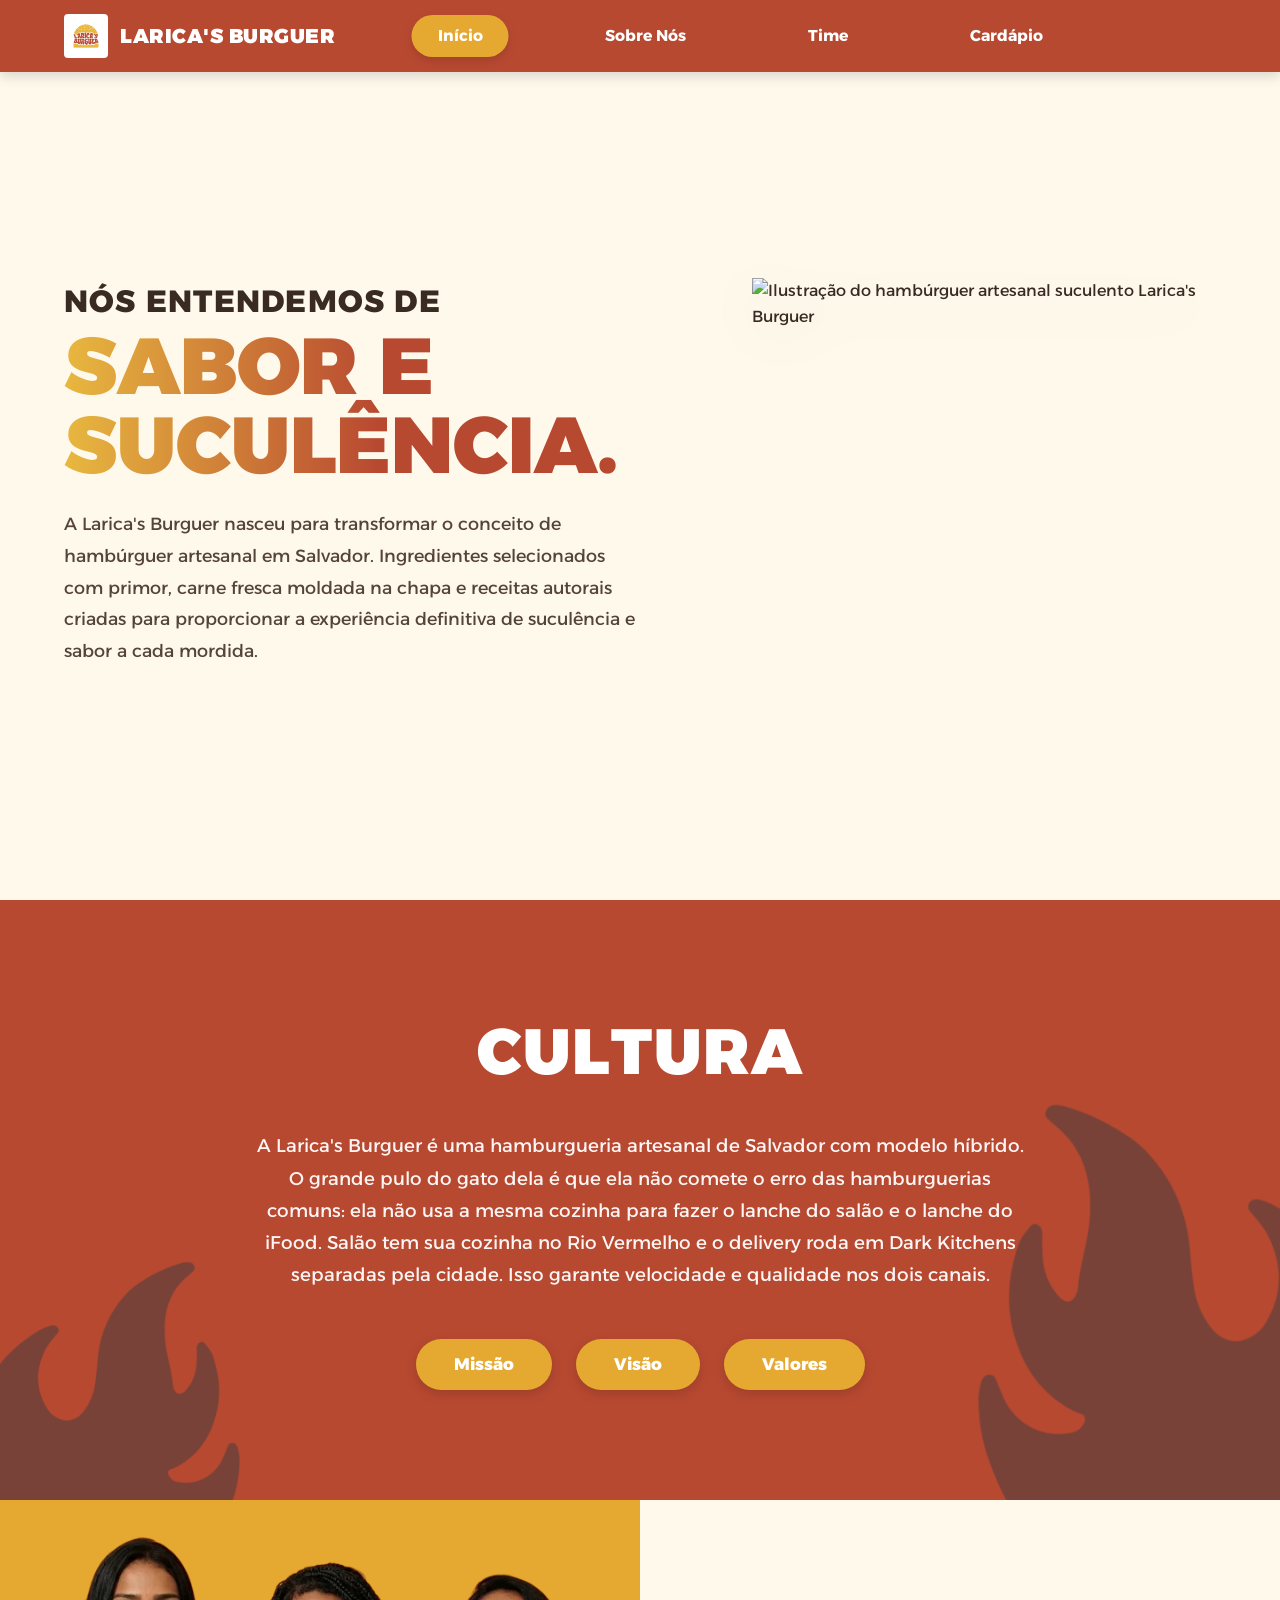
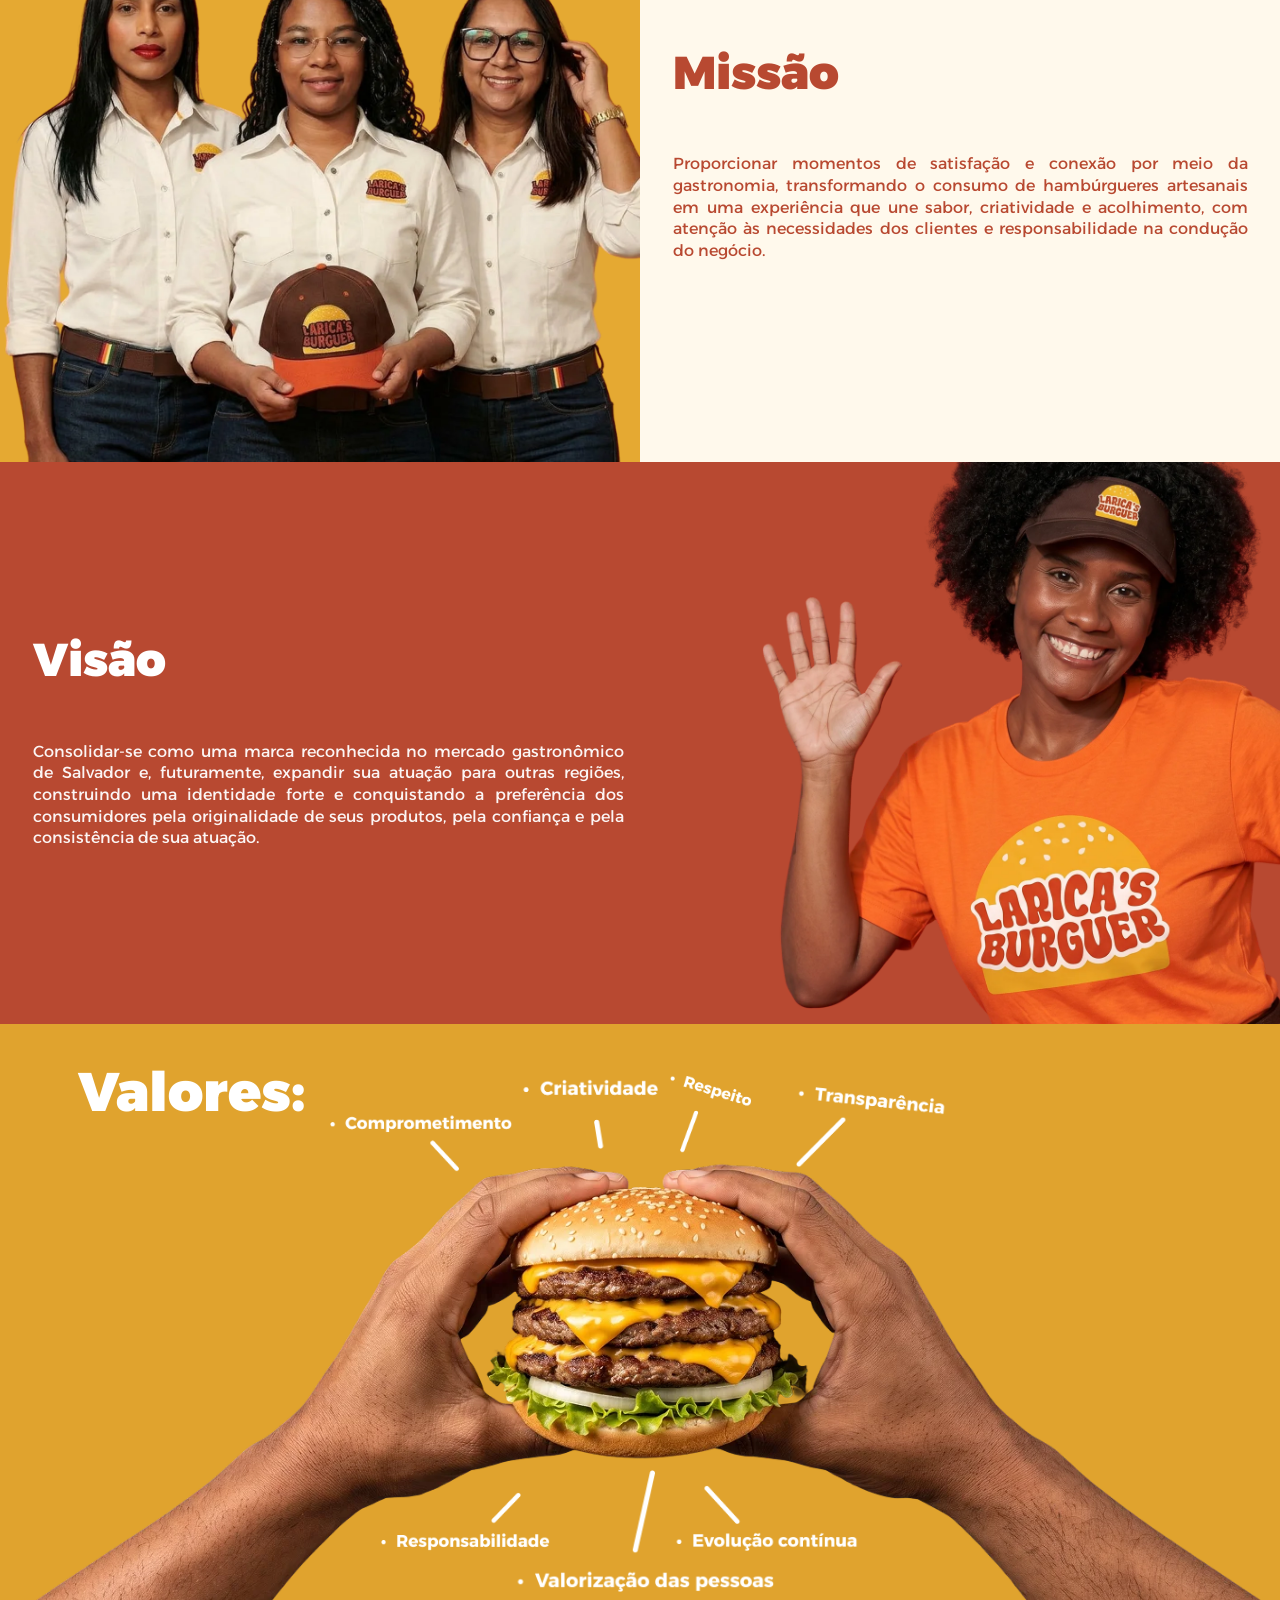
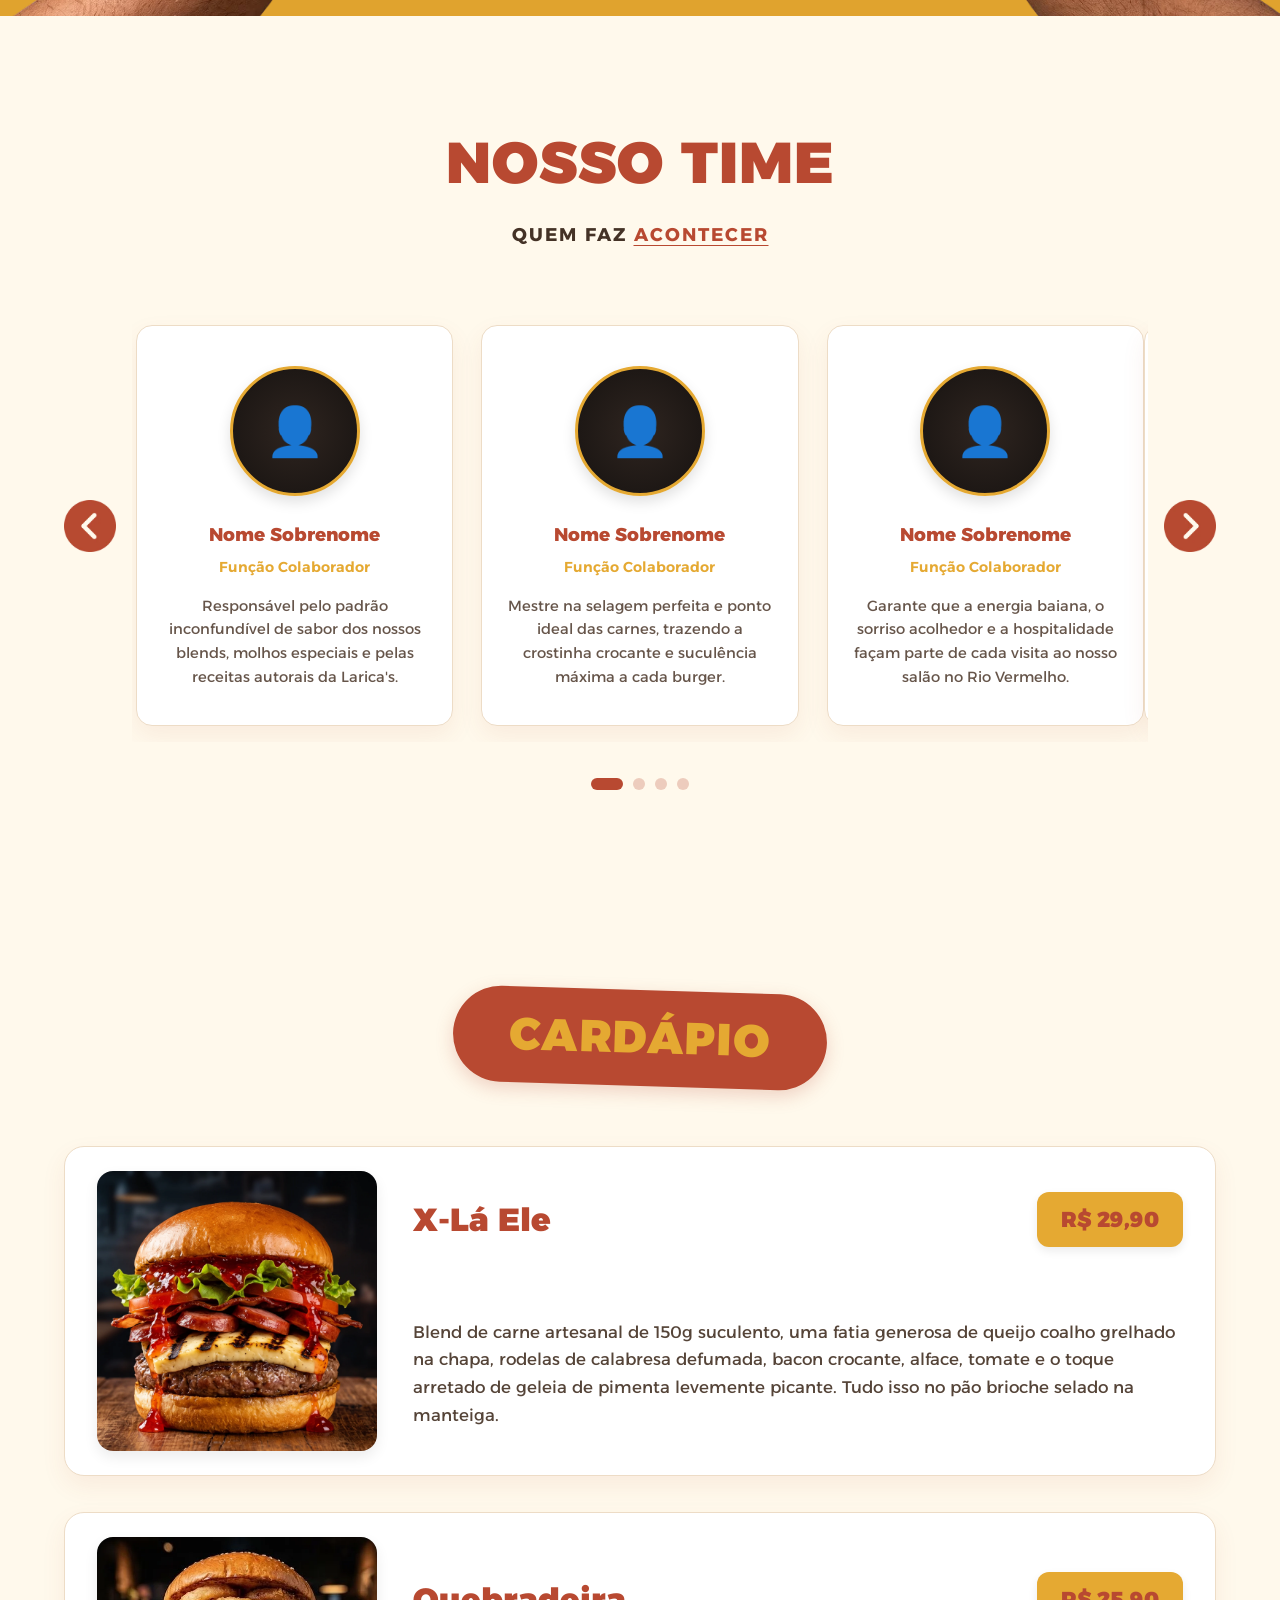
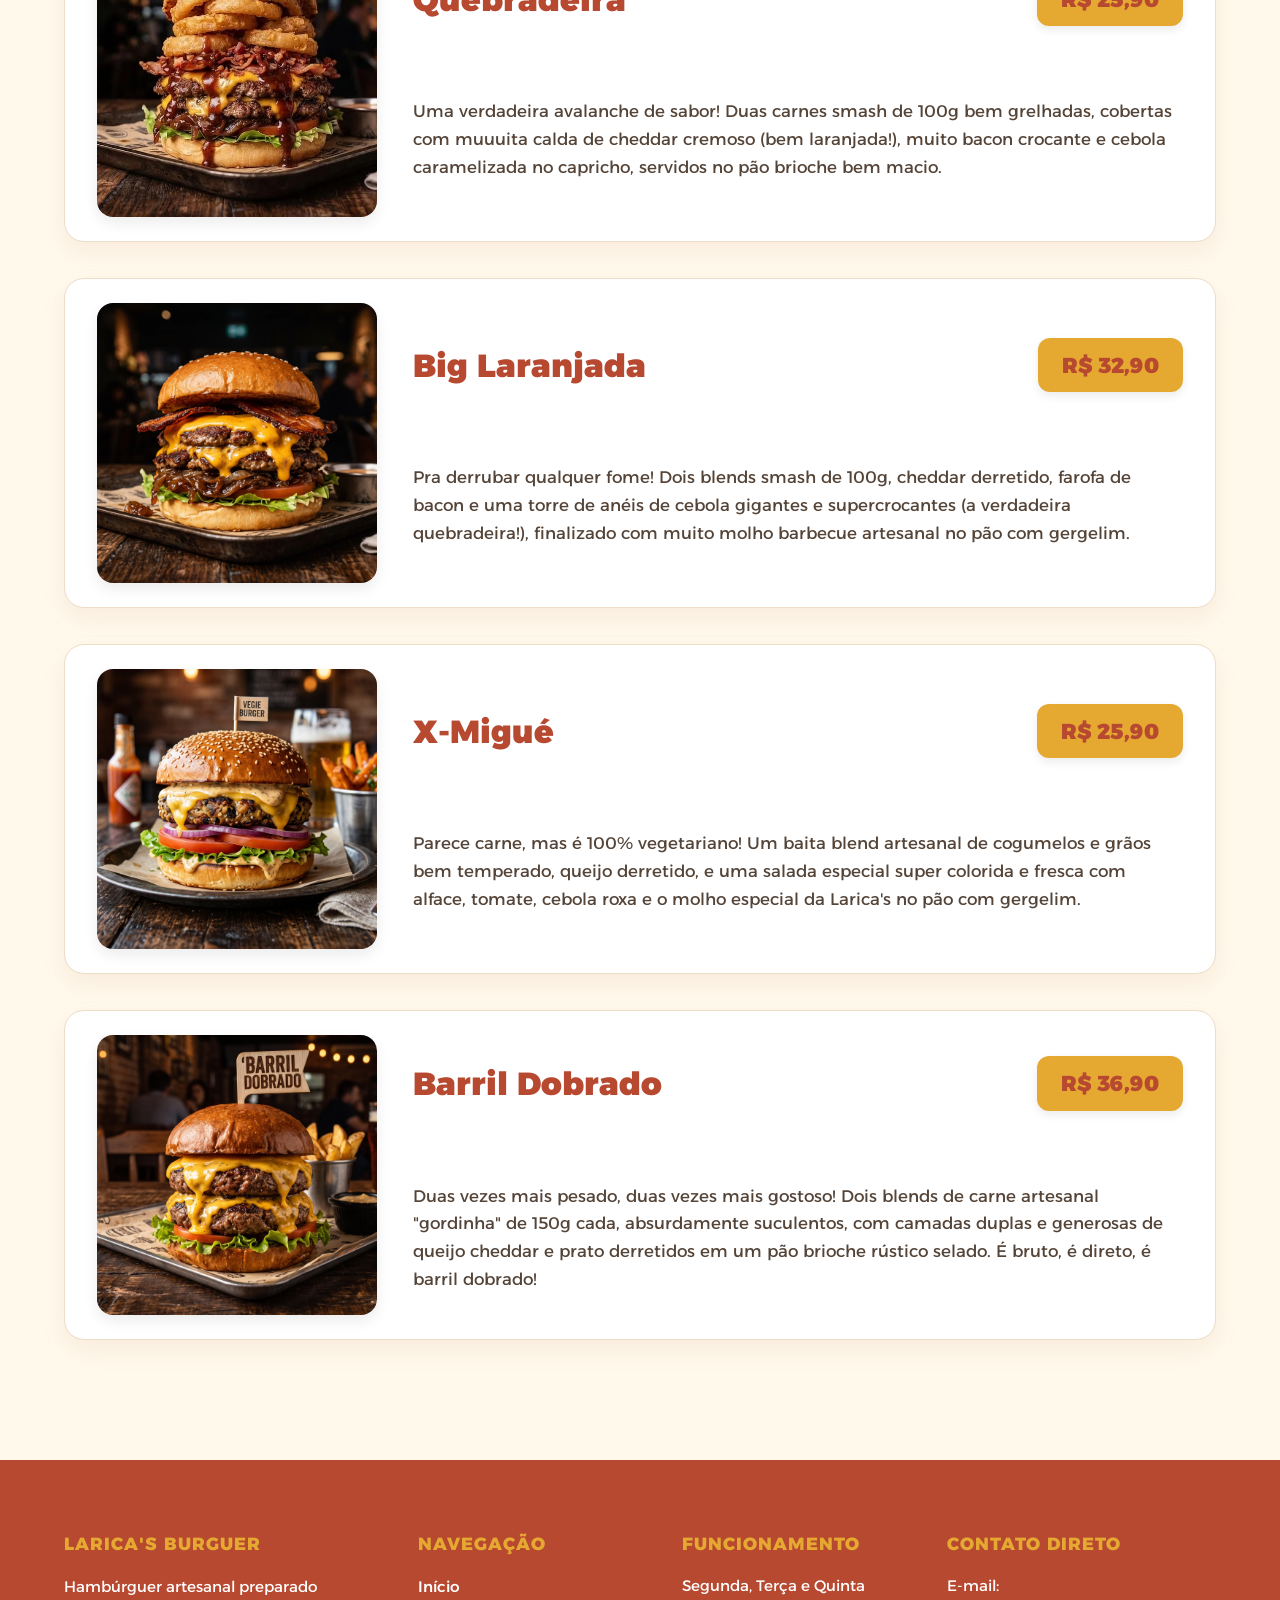
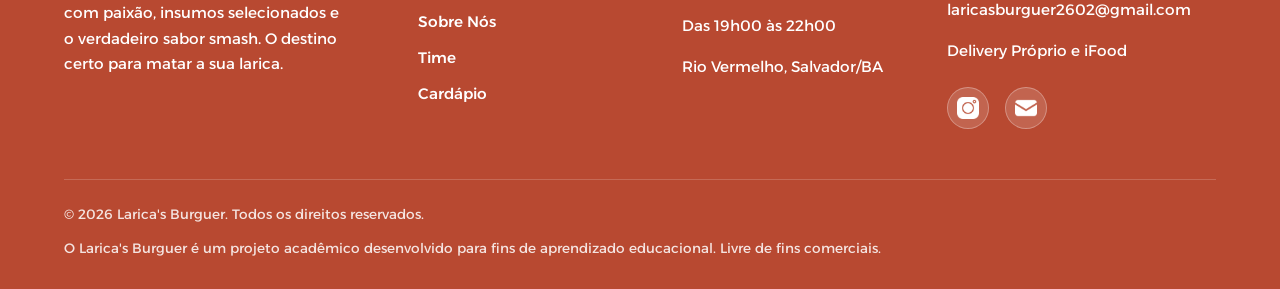
==== commit ff1cd5af: "fix: secao valor ajustada + logo no Title" ====
--- a/index.html
+++ b/index.html
@@ -1,40 +1,57 @@
 <!DOCTYPE html>
 <html lang="pt-BR">
+
 <head>
   <meta charset="UTF-8">
   <meta name="viewport" content="width=device-width, initial-scale=1.0">
-  
+
   <title>Larica's Burguer</title>
-  <link rel="icon" type="image/png" href="assets/icons/laricas logo branco.png">
-
-  <meta name="description" content="Larica's Burguer: hambúrguer artesanal preparado com paixão em Salvador. Conheça nossa cultura, nosso time e nosso cardápio de dar água na boca.">
-  <meta name="keywords" content="hamburguer artesanal, Salvador, Rio Vermelho, burger, lanches, delivery ifood, cardápio burguer, laricas burguer">
+  <link rel="icon" type="image/png" sizes="32x32" href="assets/icons/laricas-logo-png.png">
+  <link rel="icon" type="image/png" sizes="16x16" href="assets/icons/laricas-logo-png.png">
+  <link rel="apple-touch-icon" sizes="180x180" href="assets/icons/laricas-logo-png.png">
+
+
+  <meta name="description"
+    content="Larica's Burguer: hambúrguer artesanal preparado com paixão em Salvador. Conheça nossa cultura, nosso time e nosso cardápio de dar água na boca.">
+  <meta name="keywords"
+    content="hamburguer artesanal, Salvador, Rio Vermelho, burger, lanches, delivery ifood, cardápio burguer, laricas burguer">
   <meta name="author" content="Larica's Burguer">
   <meta name="robots" content="index, follow">
-  
+
   <meta property="og:type" content="website">
   <meta property="og:url" content="https://laricasburguer.com.br/">
   <meta property="og:title" content="Larica's Burguer">
-  <meta property="og:description" content="Entendemos de sabor e suculência. Conheça nossos hambúrgueres artesanais e faça seu pedido.">
+  <meta property="og:description"
+    content="Entendemos de sabor e suculência. Conheça nossos hambúrgueres artesanais e faça seu pedido.">
   <meta property="og:image" content="assets/photos/cardapio/xLaEle.webp">
 
   <link rel="preconnect" href="https://fonts.googleapis.com">
   <link rel="preconnect" href="https://fonts.gstatic.com" crossorigin>
-  <link href="https://fonts.googleapis.com/css2?family=Inter:wght@400;500;600;700&family=Montserrat:wght@700;800;900&display=swap" rel="stylesheet">
+  <link
+    href="https://fonts.googleapis.com/css2?family=Inter:wght@400;500;600;700&family=Montserrat:wght@700;800;900&display=swap"
+    rel="stylesheet">
 
   <link rel="stylesheet" href="css/estilos.css">
   <script src="js/principal.js" defer></script>
+  <script src="https://cdnjs.cloudflare.com/ajax/libs/bodymovin/5.12.2/lottie.min.js"></script>
+  <script src="js/lottie-hamburguer.js" defer></script>
 </head>
+
 <body>
 
   <header class="cabecalho-principal" id="cabecalho-topo">
     <div class="recipiente-conteudo">
       <nav class="navegacao-barra" aria-label="Navegação Principal">
         <a href="#secao-inicio" class="marca-link" title="Larica's Burguer - Página Inicial">
-          <img src="assets/icons/laricas logo branco.png" alt="Logotipo Larica's Burguer" class="marca-logo" width="196" height="40">
+          <div class="marca-logo-container">
+            <img src="assets/icons/laricas logo branco.png" alt="Logotipo Larica's Burguer" class="marca-logo"
+              width="40" height="40">
+          </div>
+          <span class="marca-texto">LARICA'S BURGUER</span>
         </a>
 
-        <button class="botao-menu-mobile" id="botao-menu-mobile" aria-label="Abrir menu de navegação" aria-expanded="false" aria-controls="navegacao-menu">
+        <button class="botao-menu-mobile" id="botao-menu-mobile" aria-label="Abrir menu de navegação"
+          aria-expanded="false" aria-controls="navegacao-menu">
           <span></span>
           <span></span>
           <span></span>
@@ -58,23 +75,21 @@
           <div class="texto-inicio">
             <h1 class="titulo-inicio" id="titulo-secao-inicio">
               <span class="titulo-linha-um">NÓS ENTENDEMOS DE</span>
-              <span class="destaque-gradiente-texto">SABOR E SUCULÊNCIA</span>
+              <span class="destaque-gradiente-texto">SABOR E SUCULÊNCIA.</span>
             </h1>
             <p class="descricao-inicio">
-              A Larica's Burguer nasceu para transformar o conceito de hambúrguer artesanal em Salvador. Ingredientes selecionados com primor, carne fresca moldada na chapa e receitas autorais criadas para proporcionar a experiência definitiva de suculência e sabor a cada mordida.
+              A Larica's Burguer nasceu para transformar o conceito de hambúrguer artesanal em Salvador. Ingredientes
+              selecionados com primor, carne fresca moldada na chapa e receitas autorais criadas para proporcionar a
+              experiência definitiva de suculência e sabor a cada mordida.
             </p>
           </div>
 
           <div class="area-icone-inicio">
-            <div class="recipiente-animacao-hamburguer" id="recipiente-lottie-hamburguer" title="Animação Hambúrguer Larica's Burguer">
-              <img 
-                src="assets/photos/hero-burger.png" 
-                alt="Ilustração do hambúrguer artesanal suculento Larica's Burguer" 
-                class="ilustracao-hamburguer-reserva"
-                width="540" 
-                height="460"
-                fetchpriority="high"
-              >
+            <div class="recipiente-animacao-hamburguer" id="recipiente-lottie-hamburguer"
+              title="Animação Hambúrguer Larica's Burguer">
+              <img src="assets/photos/hero-burger.png"
+                alt="Ilustração do hambúrguer artesanal suculento Larica's Burguer"
+                class="ilustracao-hamburguer-reserva" width="540" height="460" fetchpriority="high">
             </div>
           </div>
         </div>
@@ -82,15 +97,15 @@
     </section>
 
     <section class="secao-cultura" id="secao-cultura" aria-labelledby="titulo-secao-cultura">
-      
+
       <div class="banner-cultura-topo">
-        <img src="assets/icons/fire.png" alt="Fogo decorativo à esquerda" class="fogo-decorativo-cultura fogo-esquerda" loading="lazy" aria-hidden="true">
-        <img src="assets/icons/fire.png" alt="Fogo decorativo à direita" class="fogo-decorativo-cultura fogo-direita" loading="lazy" aria-hidden="true">
-
         <div class="recipiente-conteudo">
           <h2 class="titulo-cultura" id="titulo-secao-cultura">CULTURA</h2>
           <p class="texto-cultura-resumo">
-            A Larica's Burguer é uma hamburgueria artesanal de Salvador com modelo híbrido. O grande pulo do gato dela é que ela não comete o erro das hamburguerias comuns: ela não usa a mesma cozinha para fazer o lanche do salão e o lanche do iFood. Salão tem sua cozinha no Rio Vermelho e o delivery roda em Dark Kitchens separadas pela cidade. Isso garante velocidade e qualidade nos dois canais.
+            A Larica's Burguer é uma hamburgueria artesanal de Salvador com modelo híbrido. O grande pulo do gato dela é
+            que ela não comete o erro das hamburguerias comuns: ela não usa a mesma cozinha para fazer o lanche do salão
+            e o lanche do iFood. Salão tem sua cozinha no Rio Vermelho e o delivery roda em Dark Kitchens separadas pela
+            cidade. Isso garante velocidade e qualidade nos dois canais.
           </p>
 
           <nav class="navegacao-cultura" aria-label="Navegação da Cultura Organizacional">
@@ -102,64 +117,71 @@
       </div>
 
       <article class="bloco-cultura-item bloco-missao" id="bloco-missao" aria-labelledby="titulo-missao">
-        <div class="recipiente-conteudo">
-          <div class="grade-missao">
-            <div class="imagem-missao-container">
-              <img 
-                src="assets/photos/img_trio_funcionario.webp" 
-                alt="Trio de colaboradores da Larica's Burguer segurando o boné oficial da marca" 
-                class="imagem-missao" 
-                loading="lazy" 
-                width="720" 
-                height="700"
-              >
-            </div>
-            <div class="conteudo-missao">
-              <h3 class="titulo-bloco-cultura" id="titulo-missao">Missão</h3>
-              <p class="texto-bloco-cultura">
-                Proporcionar momentos de satisfação e conexão por meio da gastronomia, transformando o consumo de hambúrgueres artesanais em uma experiência que une sabor, criatividade e acolhimento, com atenção às necessidades dos clientes e responsabilidade na condução do negócio.
-              </p>
-            </div>
+        <div class="grade-missao">
+          <div class="imagem-missao-container">
+            <img src="assets/photos/img_trio_funcionario.webp"
+              alt="Trio de colaboradores da Larica's Burguer segurando o boné oficial da marca" class="imagem-missao"
+              loading="lazy" width="720" height="700">
+          </div>
+          <div class="conteudo-missao">
+            <h3 class="titulo-bloco-cultura" id="titulo-missao">Missão</h3>
+            <p class="texto-bloco-cultura">
+              Proporcionar momentos de satisfação e conexão por meio da gastronomia, transformando o consumo de
+              hambúrgueres artesanais em uma experiência que une sabor, criatividade e acolhimento, com atenção às
+              necessidades dos clientes e responsabilidade na condução do negócio.
+            </p>
           </div>
         </div>
       </article>
 
       <article class="bloco-cultura-item bloco-visao" id="bloco-visao" aria-labelledby="titulo-visao">
-        <div class="recipiente-conteudo">
-          <div class="grade-visao">
-            <div class="conteudo-visao">
-              <h3 class="titulo-bloco-cultura" id="titulo-visao">Visão</h3>
-              <p class="texto-bloco-cultura">
-                Consolidar-se como uma marca reconhecida no mercado gastronômico de Salvador e, futuramente, expandir sua atuação para outras regiões, construindo uma identidade forte e conquistando a preferência dos consumidores pela originalidade de seus produtos, pela confiança e pela consistência de sua atuação.
-              </p>
-            </div>
-            <div class="imagem-visao-container">
-              <img 
-                src="assets/photos/img_funcionario_acenando.webp" 
-                alt="Colaboradora sorridente vestindo a camisa e o boné laranja da Larica's Burguer acenando com simpatia" 
-                class="imagem-visao" 
-                loading="lazy" 
-                width="720" 
-                height="700"
-              >
-            </div>
+        <div class="grade-visao">
+          <div class="conteudo-visao">
+            <h3 class="titulo-bloco-cultura" id="titulo-visao">Visão</h3>
+            <p class="texto-bloco-cultura">
+              Consolidar-se como uma marca reconhecida no mercado gastronômico de Salvador e, futuramente, expandir
+              sua atuação para outras regiões, construindo uma identidade forte e conquistando a preferência dos
+              consumidores pela originalidade de seus produtos, pela confiança e pela consistência de sua atuação.
+            </p>
+          </div>
+          <div class="imagem-visao-container">
+            <img src="assets/photos/img_funcionario_acenando.webp"
+              alt="Colaboradora sorridente vestindo a camisa e o boné laranja da Larica's Burguer acenando com simpatia"
+              class="imagem-visao" loading="lazy" width="720" height="700">
           </div>
         </div>
       </article>
 
       <article class="bloco-cultura-item bloco-valores" id="bloco-valores" aria-labelledby="titulo-valores">
-        <div class="recipiente-conteudo">
+        <div class="recipiente-diagrama-valores">
           <h3 class="titulo-valores" id="titulo-valores">Valores:</h3>
-          <div class="recipiente-diagrama-valores">
-            <img 
-              src="assets/photos/mao_segurando_hamburguer.webp" 
-              alt="Hambúrguer artesanal suculento segurado por duas mãos evidenciando os valores da Larica's Burguer" 
-              class="imagem-burger-valores" 
-              loading="lazy"
-              width="1200"
-              height="750"
-            >
-          </div>
+
+          <img src="assets/photos/mao_segurando_hamburguer.webp"
+            alt="Hambúrguer artesanal suculento segurado por duas mãos evidenciando os valores da Larica's Burguer"
+            class="imagem-burger-valores" loading="lazy" width="1440" height="666">
+          <div class="item-valor-tag tag-comprometimento">
+            <img src="assets/photos/secao_valores/valor_Comprometimento.png" alt="Comprometimento" loading="lazy">
+          </div>
+          <div class="item-valor-tag tag-criatividade">
+            <img src="assets/photos/secao_valores/valor_Criatividade.png" alt="Criatividade" loading="lazy">
+          </div>
+          <div class="item-valor-tag tag-respeito">
+            <img src="assets/photos/secao_valores/valor_Respeito.png" alt="Respeito" loading="lazy">
+          </div>
+          <div class="item-valor-tag tag-transparencia">
+            <img src="assets/photos/secao_valores/valor_Transparencia.png" alt="Transparência" loading="lazy">
+          </div>
+          <div class="item-valor-tag tag-responsabilidade">
+            <img src="assets/photos/secao_valores/valor_Responsabilidade.png" alt="Responsabilidade" loading="lazy">
+          </div>
+          <div class="item-valor-tag tag-valorizacao">
+            <img src="assets/photos/secao_valores/valor_ValorizacaoPessoas.png" alt="Valorização das pessoas"
+              loading="lazy">
+          </div>
+          <div class="item-valor-tag tag-evolucao">
+            <img src="assets/photos/secao_valores/valor_EvolucaoContinua.png" alt="Evolução contínua" loading="lazy">
+          </div>
+        </div>
         </div>
       </article>
 
@@ -167,51 +189,56 @@
 
     <section class="secao-nosso-time" id="secao-nosso-time" aria-labelledby="titulo-nosso-time">
       <div class="recipiente-conteudo">
-        
+
         <div class="cabecalho-secao-time">
           <h2 class="titulo-nosso-time" id="titulo-nosso-time">NOSSO TIME</h2>
           <p class="subtitulo-nosso-time">QUEM FAZ <span>ACONTECER</span></p>
         </div>
 
         <div class="carrossel-time-container">
-          <button class="botao-carrossel botao-anterior" id="botao-carrossel-anterior" aria-label="Membros anteriores do time" title="Voltar grupo de colaboradores">
-            <img src="assets/icons/seta_esquerda.webp" alt="Seta para esquerda" class="icone-seta-carrossel" width="52" height="52">
+          <button class="botao-carrossel botao-anterior" id="botao-carrossel-anterior"
+            aria-label="Membros anteriores do time" title="Voltar grupo de colaboradores">
+            <img src="assets/icons/seta_esquerda.webp" alt="Seta para esquerda" class="icone-seta-carrossel" width="52"
+              height="52">
           </button>
 
           <div class="carrossel-janela">
             <div class="carrossel-trilho" id="carrossel-trilho-time">
-              
+
               <div class="carrossel-pagina" aria-label="Grupo 1 de Colaboradores">
                 <article class="card-membro-time">
                   <div class="foto-circulo-container">
                     <span class="icone-membro-padrao" aria-hidden="true">&#128100;</span>
                   </div>
-                  <h3 class="nome-membro">Aline Queiroz</h3>
-                  <p class="cargo-membro">Chef de Cozinha & Criação</p>
-                  <p class="descricao-membro">
-                    Responsável pelo padrão inconfundível de sabor dos nossos blends, molhos especiais e pelas receitas autorais da Larica's.
-                  </p>
-                </article>
-
-                <article class="card-membro-time">
-                  <div class="foto-circulo-container">
-                    <span class="icone-membro-padrao" aria-hidden="true">&#128100;</span>
-                  </div>
-                  <h3 class="nome-membro">Lucas Santana</h3>
-                  <p class="cargo-membro">Líder de Grelha & Smash</p>
-                  <p class="descricao-membro">
-                    Mestre na selagem perfeita e ponto ideal das carnes, trazendo a crostinha crocante e suculência máxima a cada burger.
-                  </p>
-                </article>
-
-                <article class="card-membro-time">
-                  <div class="foto-circulo-container">
-                    <span class="icone-membro-padrao" aria-hidden="true">&#128100;</span>
-                  </div>
-                  <h3 class="nome-membro">Beatriz Ramos</h3>
-                  <p class="cargo-membro">Gerente de Atendimento</p>
-                  <p class="descricao-membro">
-                    Garante que a energia baiana, o sorriso acolhedor e a hospitalidade façam parte de cada visita ao nosso salão no Rio Vermelho.
+                  <h3 class="nome-membro">Nome Sobrenome</h3>
+                  <p class="cargo-membro">Função Colaborador</p>
+                  <p class="descricao-membro">
+                    Responsável pelo padrão inconfundível de sabor dos nossos blends, molhos especiais e pelas receitas
+                    autorais da Larica's.
+                  </p>
+                </article>
+
+                <article class="card-membro-time">
+                  <div class="foto-circulo-container">
+                    <span class="icone-membro-padrao" aria-hidden="true">&#128100;</span>
+                  </div>
+                  <h3 class="nome-membro">Nome Sobrenome</h3>
+                  <p class="cargo-membro">Função Colaborador</p>
+                  <p class="descricao-membro">
+                    Mestre na selagem perfeita e ponto ideal das carnes, trazendo a crostinha crocante e suculência
+                    máxima a cada burger.
+                  </p>
+                </article>
+
+                <article class="card-membro-time">
+                  <div class="foto-circulo-container">
+                    <span class="icone-membro-padrao" aria-hidden="true">&#128100;</span>
+                  </div>
+                  <h3 class="nome-membro">Nome Sobrenome</h3>
+                  <p class="cargo-membro">Função Colaborador</p>
+                  <p class="descricao-membro">
+                    Garante que a energia baiana, o sorriso acolhedor e a hospitalidade façam parte de cada visita ao
+                    nosso salão no Rio Vermelho.
                   </p>
                 </article>
               </div>
@@ -221,32 +248,35 @@
                   <div class="foto-circulo-container">
                     <span class="icone-membro-padrao" aria-hidden="true">&#128100;</span>
                   </div>
-                  <h3 class="nome-membro">Thiago Morais</h3>
-                  <p class="cargo-membro">Coordenador de Dark Kitchens</p>
-                  <p class="descricao-membro">
-                    Comanda a operação exclusiva de delivery, mantendo os lanches saindo quentinhos e crocantes direto para sua casa.
-                  </p>
-                </article>
-
-                <article class="card-membro-time">
-                  <div class="foto-circulo-container">
-                    <span class="icone-membro-padrao" aria-hidden="true">&#128100;</span>
-                  </div>
-                  <h3 class="nome-membro">Camila Ferreira</h3>
-                  <p class="cargo-membro">Supervisora de Qualidade</p>
-                  <p class="descricao-membro">
-                    Inspeciona o frescor dos pães brioche selados, temperos de cogumelos e queijos artesanais da melhor procedência.
-                  </p>
-                </article>
-
-                <article class="card-membro-time">
-                  <div class="foto-circulo-container">
-                    <span class="icone-membro-padrao" aria-hidden="true">&#128100;</span>
-                  </div>
-                  <h3 class="nome-membro">Gabriel Santos</h3>
-                  <p class="cargo-membro">Chapeiro Especialista</p>
-                  <p class="descricao-membro">
-                    Dedicado à precisão dos blends de 150g e montagem impecável das camadas suculentas de queijo coalho e bacon crocante.
+                  <h3 class="nome-membro">Nome Sobrenome</h3>
+                  <p class="cargo-membro">Função Colaborador</p>
+                  <p class="descricao-membro">
+                    Comanda a operação exclusiva de delivery, mantendo os lanches saindo quentinhos e crocantes direto
+                    para sua casa.
+                  </p>
+                </article>
+
+                <article class="card-membro-time">
+                  <div class="foto-circulo-container">
+                    <span class="icone-membro-padrao" aria-hidden="true">&#128100;</span>
+                  </div>
+                  <h3 class="nome-membro">Nome Sobrenome</h3>
+                  <p class="cargo-membro">Função Colaborador</p>
+                  <p class="descricao-membro">
+                    Inspeciona o frescor dos pães brioche selados, temperos de cogumelos e queijos artesanais da melhor
+                    procedência.
+                  </p>
+                </article>
+
+                <article class="card-membro-time">
+                  <div class="foto-circulo-container">
+                    <span class="icone-membro-padrao" aria-hidden="true">&#128100;</span>
+                  </div>
+                  <h3 class="nome-membro">Nome Sobrenome</h3>
+                  <p class="cargo-membro">Função Colaborador</p>
+                  <p class="descricao-membro">
+                    Dedicado à precisão dos blends de 150g e montagem impecável das camadas suculentas de queijo coalho
+                    e bacon crocante.
                   </p>
                 </article>
               </div>
@@ -256,32 +286,35 @@
                   <div class="foto-circulo-container">
                     <span class="icone-membro-padrao" aria-hidden="true">&#128100;</span>
                   </div>
-                  <h3 class="nome-membro">Mariana Lopes</h3>
-                  <p class="cargo-membro">Especialista em Molhos & Criações</p>
-                  <p class="descricao-membro">
-                    Alquimista por trás da nossa geleia de pimenta artesanal picante e da calda de cheddar cremoso com farofa de bacon.
-                  </p>
-                </article>
-
-                <article class="card-membro-time">
-                  <div class="foto-circulo-container">
-                    <span class="icone-membro-padrao" aria-hidden="true">&#128100;</span>
-                  </div>
-                  <h3 class="nome-membro">Rodrigo Bahia</h3>
-                  <p class="cargo-membro">Logística & Despacho Rápido</p>
-                  <p class="descricao-membro">
-                    Organiza cada embalagem térmica garantindo que os anéis de cebola e os hambúrgueres cheguem na textura perfeita.
-                  </p>
-                </article>
-
-                <article class="card-membro-time">
-                  <div class="foto-circulo-container">
-                    <span class="icone-membro-padrao" aria-hidden="true">&#128100;</span>
-                  </div>
-                  <h3 class="nome-membro">Juliana Vieira</h3>
-                  <p class="cargo-membro">Anfitriã de Salão</p>
-                  <p class="descricao-membro">
-                    Recepciona os clientes com alegria e atenção a cada detalhe, assegurando uma experiência memorável para toda a família.
+                  <h3 class="nome-membro">Nome Sobrenome</h3>
+                  <p class="cargo-membro">Função Colaborador</p>
+                  <p class="descricao-membro">
+                    Alquimista por trás da nossa geleia de pimenta artesanal picante e da calda de cheddar cremoso com
+                    farofa de bacon.
+                  </p>
+                </article>
+
+                <article class="card-membro-time">
+                  <div class="foto-circulo-container">
+                    <span class="icone-membro-padrao" aria-hidden="true">&#128100;</span>
+                  </div>
+                  <h3 class="nome-membro">Nome Sobrenome</h3>
+                  <p class="cargo-membro">Função Colaborador</p>
+                  <p class="descricao-membro">
+                    Organiza cada embalagem térmica garantindo que os anéis de cebola e os hambúrgueres cheguem na
+                    textura perfeita.
+                  </p>
+                </article>
+
+                <article class="card-membro-time">
+                  <div class="foto-circulo-container">
+                    <span class="icone-membro-padrao" aria-hidden="true">&#128100;</span>
+                  </div>
+                  <h3 class="nome-membro">Nome Sobrenome</h3>
+                  <p class="cargo-membro">Função Colaborador</p>
+                  <p class="descricao-membro">
+                    Recepciona os clientes com alegria e atenção a cada detalhe, assegurando uma experiência memorável
+                    para toda a família.
                   </p>
                 </article>
               </div>
@@ -291,41 +324,46 @@
                   <div class="foto-circulo-container">
                     <span class="icone-membro-padrao" aria-hidden="true">&#128100;</span>
                   </div>
-                  <h3 class="nome-membro">Felipe Menezes</h3>
-                  <p class="cargo-membro">Auxiliar de Parrilla & Smash</p>
-                  <p class="descricao-membro">
-                    Garante o fluxo ágil e higienização impecável na chapa durante os horários de maior movimento noturno.
-                  </p>
-                </article>
-
-                <article class="card-membro-time">
-                  <div class="foto-circulo-container">
-                    <span class="icone-membro-padrao" aria-hidden="true">&#128100;</span>
-                  </div>
-                  <h3 class="nome-membro">Larissa Dantas</h3>
-                  <p class="cargo-membro">Comunicação & Relacionamento</p>
-                  <p class="descricao-membro">
-                    Cuida do feedback diário dos clientes, redes sociais e da proximidade afetiva entre a comunidade e a hamburgueria.
-                  </p>
-                </article>
-
-                <article class="card-membro-time">
-                  <div class="foto-circulo-container">
-                    <span class="icone-membro-padrao" aria-hidden="true">&#128100;</span>
-                  </div>
-                  <h3 class="nome-membro">Danilo Cruz</h3>
-                  <p class="cargo-membro">Gestão de Suprimentos</p>
-                  <p class="descricao-membro">
-                    Seleciona diariamente os produtores locais de queijo coalho e hortifrúti fresco de Salvador para os nossos burgers.
-                  </p>
-                </article>
-              </div>
-
-            </div>
-          </div>
-
-          <button class="botao-carrossel botao-proximo" id="botao-carrossel-proximo" aria-label="Próximos membros do time" title="Avançar grupo de colaboradores">
-            <img src="assets/icons/seta_direita.webp" alt="Seta para direita" class="icone-seta-carrossel" width="52" height="52">
+                  <h3 class="nome-membro">Nome Sobrenome</h3>
+                  <p class="cargo-membro">Função Colaborador</p>
+                  <p class="descricao-membro">
+                    Garante o fluxo ágil e higienização impecável na chapa durante os horários de maior movimento
+                    noturno.
+                  </p>
+                </article>
+
+                <article class="card-membro-time">
+                  <div class="foto-circulo-container">
+                    <span class="icone-membro-padrao" aria-hidden="true">&#128100;</span>
+                  </div>
+                  <h3 class="nome-membro">Nome Sobrenome</h3>
+                  <p class="cargo-membro">Função Colaborador</p>
+                  <p class="descricao-membro">
+                    Cuida do feedback diário dos clientes, redes sociais e da proximidade afetiva entre a comunidade e a
+                    hamburgueria.
+                  </p>
+                </article>
+
+                <article class="card-membro-time">
+                  <div class="foto-circulo-container">
+                    <span class="icone-membro-padrao" aria-hidden="true">&#128100;</span>
+                  </div>
+                  <h3 class="nome-membro">Nome Sobrenome</h3>
+                  <p class="cargo-membro">Função Colaborador</p>
+                  <p class="descricao-membro">
+                    Seleciona diariamente os produtores locais de queijo coalho e hortifrúti fresco de Salvador para os
+                    nossos burgers.
+                  </p>
+                </article>
+              </div>
+
+            </div>
+          </div>
+
+          <button class="botao-carrossel botao-proximo" id="botao-carrossel-proximo"
+            aria-label="Próximos membros do time" title="Avançar grupo de colaboradores">
+            <img src="assets/icons/seta_direita.webp" alt="Seta para direita" class="icone-seta-carrossel" width="52"
+              height="52">
           </button>
         </div>
 
@@ -341,111 +379,106 @@
 
     <section class="secao-cardapio" id="secao-cardapio" aria-labelledby="badge-cardapio-titulo">
       <div class="recipiente-conteudo">
-        
+
         <div class="cabecalho-cardapio">
           <span class="badge-cardapio" id="badge-cardapio-titulo">CARDÁPIO</span>
         </div>
 
         <div class="grade-cardapio">
-          
+
           <article class="card-item-cardapio" aria-labelledby="nome-x-la-ele">
             <div class="imagem-item-wrapper">
-              <img 
-                src="assets/photos/cardapio/xLaEle.webp" 
-                alt="Hambúrguer X-Lá Ele com carne de 150g, queijo coalho grelhado, calabresa defumada e bacon" 
-                class="imagem-item-cardapio" 
-                loading="lazy" 
-                width="360" 
-                height="400"
-              >
+              <img src="assets/photos/cardapio/xLaEle.webp"
+                alt="Hambúrguer X-Lá Ele com carne de 150g, queijo coalho grelhado, calabresa defumada e bacon"
+                class="imagem-item-cardapio" loading="lazy" width="360" height="400">
             </div>
             <div class="informacoes-item-cardapio">
-              <h3 class="nome-item-cardapio" id="nome-x-la-ele">X-Lá Ele</h3>
+              <div class="cabecalho-item-cardapio">
+                <h3 class="nome-item-cardapio" id="nome-x-la-ele">X-Lá Ele</h3>
+                <div class="preco-item-badge">R$ 29,90</div>
+              </div>
               <p class="descricao-item-cardapio">
-                Blend de carne artesanal de 150g suculento, uma fatia generosa de queijo coalho grelhado na chapa, rodelas de calabresa defumada, bacon crocante, alface, tomate e o toque arretado de geleia de pimenta levemente picante. Tudo isso no pão brioche selado na manteiga.
+                Blend de carne artesanal de 150g suculento, uma fatia generosa de queijo coalho grelhado na chapa,
+                rodelas de calabresa defumada, bacon crocante, alface, tomate e o toque arretado de geleia de pimenta
+                levemente picante. Tudo isso no pão brioche selado na manteiga.
               </p>
             </div>
-            <div class="preco-item-badge">R$ 29,90</div>
           </article>
 
           <article class="card-item-cardapio" aria-labelledby="nome-quebradeira">
             <div class="imagem-item-wrapper">
-              <img 
-                src="assets/photos/cardapio/quebradeira.webp" 
-                alt="Hambúrguer Quebradeira com duas carnes smash, calda de cheddar cremoso e cebola caramelizada" 
-                class="imagem-item-cardapio" 
-                loading="lazy" 
-                width="360" 
-                height="400"
-              >
+              <img src="assets/photos/cardapio/quebradeira.webp"
+                alt="Hambúrguer Quebradeira com duas carnes smash, calda de cheddar cremoso e cebola caramelizada"
+                class="imagem-item-cardapio" loading="lazy" width="360" height="400">
             </div>
             <div class="informacoes-item-cardapio">
-              <h3 class="nome-item-cardapio" id="nome-quebradeira">Quebradeira</h3>
+              <div class="cabecalho-item-cardapio">
+                <h3 class="nome-item-cardapio" id="nome-quebradeira">Quebradeira</h3>
+                <div class="preco-item-badge">R$ 25,90</div>
+              </div>
               <p class="descricao-item-cardapio">
-                Uma verdadeira avalanche de sabor! Duas carnes smash de 100g bem grelhadas, cobertas com muuuita calda de cheddar cremoso (bem laranjada!), muito bacon crocante e cebola caramelizada no capricho, servidos no pão brioche bem macio.
+                Uma verdadeira avalanche de sabor! Duas carnes smash de 100g bem grelhadas, cobertas com muuuita calda
+                de cheddar cremoso (bem laranjada!), muito bacon crocante e cebola caramelizada no capricho, servidos no
+                pão brioche bem macio.
               </p>
             </div>
-            <div class="preco-item-badge">R$ 25,90</div>
           </article>
 
           <article class="card-item-cardapio" aria-labelledby="nome-big-laranjada">
             <div class="imagem-item-wrapper">
-              <img 
-                src="assets/photos/cardapio/bigLaranjada.webp" 
-                alt="Hambúrguer Big Laranjada com anéis de cebola gigantes, cheddar derretido e barbecue artesanal" 
-                class="imagem-item-cardapio" 
-                loading="lazy" 
-                width="360" 
-                height="400"
-              >
+              <img src="assets/photos/cardapio/bigLaranjada.webp"
+                alt="Hambúrguer Big Laranjada com anéis de cebola gigantes, cheddar derretido e barbecue artesanal"
+                class="imagem-item-cardapio" loading="lazy" width="360" height="400">
             </div>
             <div class="informacoes-item-cardapio">
-              <h3 class="nome-item-cardapio" id="nome-big-laranjada">Big Laranjada</h3>
+              <div class="cabecalho-item-cardapio">
+                <h3 class="nome-item-cardapio" id="nome-big-laranjada">Big Laranjada</h3>
+                <div class="preco-item-badge">R$ 32,90</div>
+              </div>
               <p class="descricao-item-cardapio">
-                Pra derrubar qualquer fome! Dois blends smash de 100g, cheddar derretido, farofa de bacon e uma torre de anéis de cebola gigantes e supercrocantes (a verdadeira quebradeira!), finalizado com muito molho barbecue artesanal no pão com gergelim.
+                Pra derrubar qualquer fome! Dois blends smash de 100g, cheddar derretido, farofa de bacon e uma torre de
+                anéis de cebola gigantes e supercrocantes (a verdadeira quebradeira!), finalizado com muito molho
+                barbecue artesanal no pão com gergelim.
               </p>
             </div>
-            <div class="preco-item-badge">R$ 32,90</div>
           </article>
 
           <article class="card-item-cardapio" aria-labelledby="nome-x-migue">
             <div class="imagem-item-wrapper">
-              <img 
-                src="assets/photos/cardapio/xMigue.webp" 
-                alt="Hambúrguer vegetariano X-Migué com blend de cogumelos e grãos, queijo derretido e molho especial" 
-                class="imagem-item-cardapio" 
-                loading="lazy" 
-                width="360" 
-                height="400"
-              >
+              <img src="assets/photos/cardapio/xMigue.webp"
+                alt="Hambúrguer vegetariano X-Migué com blend de cogumelos e grãos, queijo derretido e molho especial"
+                class="imagem-item-cardapio" loading="lazy" width="360" height="400">
             </div>
             <div class="informacoes-item-cardapio">
-              <h3 class="nome-item-cardapio" id="nome-x-migue">X-Migué</h3>
+              <div class="cabecalho-item-cardapio">
+                <h3 class="nome-item-cardapio" id="nome-x-migue">X-Migué</h3>
+                <div class="preco-item-badge">R$ 25,90</div>
+              </div>
               <p class="descricao-item-cardapio">
-                Parece carne, mas é 100% vegetariano! Um baita blend artesanal de cogumelos e grãos bem temperado, queijo derretido, e uma salada especial super colorida e fresca com alface, tomate, cebola roxa e o molho especial da Larica's no pão com gergelim.
+                Parece carne, mas é 100% vegetariano! Um baita blend artesanal de cogumelos e grãos bem temperado,
+                queijo derretido, e uma salada especial super colorida e fresca com alface, tomate, cebola roxa e o
+                molho especial da Larica's no pão com gergelim.
               </p>
             </div>
-            <div class="preco-item-badge">R$ 25,90</div>
           </article>
 
           <article class="card-item-cardapio" aria-labelledby="nome-barril-dobrado">
             <div class="imagem-item-wrapper">
-              <img 
-                src="assets/photos/cardapio/barrilDobrado.webp" 
-                alt="Hambúrguer Barril Dobrado com dois blends de 150g, queijo cheddar e queijo prato derretidos" 
-                class="imagem-item-cardapio" 
-                loading="lazy" 
-                width="360" 
-                height="400"
-              >
+              <img src="assets/photos/cardapio/barrilDobrado.webp"
+                alt="Hambúrguer Barril Dobrado com dois blends de 150g, queijo cheddar e queijo prato derretidos"
+                class="imagem-item-cardapio" loading="lazy" width="360" height="400">
             </div>
             <div class="informacoes-item-cardapio">
-              <h3 class="nome-item-cardapio" id="nome-barril-dobrado">Barril Dobrado</h3>
+              <div class="cabecalho-item-cardapio">
+                <h3 class="nome-item-cardapio" id="nome-barril-dobrado">Barril Dobrado</h3>
+                <div class="preco-item-badge">R$ 36,90</div>
+              </div>
               <p class="descricao-item-cardapio">
-                Duas vezes mais pesado, duas vezes mais gostoso! Dois blends de carne artesanal "gordinha" de 150g cada, absurdamente suculentos, com camadas duplas e generosas de queijo cheddar e prato derretidos em um pão brioche rústico selado. É bruto, é direto, é barril dobrado!
+                Duas vezes mais pesado, duas vezes mais gostoso! Dois blends de carne artesanal "gordinha" de 150g cada,
+                absurdamente suculentos, com camadas duplas e generosas de queijo cheddar e prato derretidos em um pão
+                brioche rústico selado. É bruto, é direto, é barril dobrado!
               </p>
             </div>
-            <div class="preco-item-badge">R$ 36,90</div>
           </article>
 
         </div>
@@ -457,11 +490,12 @@
   <footer class="rodape-principal" id="rodape-principal">
     <div class="recipiente-conteudo">
       <div class="grade-rodape">
-        
+
         <div class="coluna-rodape">
           <h4 class="titulo-coluna-rodape">LARICA'S BURGUER</h4>
           <p class="descricao-marca-rodape">
-            Hambúrguer artesanal preparado com paixão, insumos selecionados e o verdadeiro sabor smash. O destino certo para matar a sua larica.
+            Hambúrguer artesanal preparado com paixão, insumos selecionados e o verdadeiro sabor smash. O destino certo
+            para matar a sua larica.
           </p>
         </div>
 
@@ -488,23 +522,14 @@
           <p class="texto-info-rodape">Delivery Próprio e iFood</p>
 
           <div class="redes-sociais-rodape">
-            <a 
-              href="https://www.instagram.com/_laricasburger20" 
-              target="_blank" 
-              rel="noopener noreferrer" 
-              class="icone-rede-social" 
-              aria-label="Acessar página do Instagram da Larica's Burguer"
-              title="Instagram Oficial"
-            >
+            <a href="https://www.instagram.com/_laricasburger20" target="_blank" rel="noopener noreferrer"
+              class="icone-rede-social" aria-label="Acessar página do Instagram da Larica's Burguer"
+              title="Instagram Oficial">
               <img src="assets/icons/instagram.png" alt="Instagram" class="icone-imagem-social" width="22" height="22">
             </a>
 
-            <a 
-              href="mailto:laricasburguer2602@gmail.com" 
-              class="icone-rede-social" 
-              aria-label="Enviar e-mail para laricasburguer2602@gmail.com"
-              title="Enviar E-mail"
-            >
+            <a href="mailto:laricasburguer2602@gmail.com" class="icone-rede-social"
+              aria-label="Enviar e-mail para laricasburguer2602@gmail.com" title="Enviar E-mail">
               <img src="assets/icons/email.png" alt="E-mail" class="icone-imagem-social" width="22" height="22">
             </a>
           </div>
@@ -516,10 +541,12 @@
 
       <div class="subrodape-termos">
         <p>&copy; 2026 Larica's Burguer. Todos os direitos reservados.</p>
-        <p>O Larica's Burguer é um projeto acadêmico desenvolvido para fins de aprendizado educacional. Livre de fins comerciais.</p>
+        <p>O Larica's Burguer é um projeto acadêmico desenvolvido para fins de aprendizado educacional. Livre de fins
+          comerciais.</p>
       </div>
     </div>
   </footer>
 
 </body>
-</html>
+
+</html>
--- a/css/estilos.css
+++ b/css/estilos.css
@@ -1,3 +1,11 @@
+@font-face {
+  font-family: 'Alexandria';
+  src: url('../assets/fonts/Alexandria-VariableFont_wght.woff2') format('woff2');
+  font-weight: 100 900;
+  font-style: normal;
+  font-display: swap;
+}
+
 :root {
   --cor-fundo-claro: #fff9ec;
   --cor-fundo-branco: #ffffff;
@@ -13,8 +21,8 @@
   --sombra-card: 0 10px 25px rgba(184, 73, 49, 0.08);
   --sombra-card-hover: 0 16px 35px rgba(184, 73, 49, 0.16);
   --transicao-padrao: all 0.3s cubic-bezier(0.4, 0, 0.2, 1);
-  --fonte-principal: 'Inter', -apple-system, BlinkMacSystemFont, 'Segoe UI', Roboto, Helvetica, Arial, sans-serif;
-  --fonte-titulo: 'Montserrat', var(--fonte-principal);
+  --fonte-principal: 'Alexandria', 'Inter', -apple-system, BlinkMacSystemFont, 'Segoe UI', Roboto, Helvetica, Arial, sans-serif;
+  --fonte-titulo: 'Alexandria', 'Montserrat', var(--fonte-principal);
 }
 
 * {
@@ -86,27 +94,48 @@
   z-index: 2;
 }
 
+.marca-logo-container {
+  width: 44px;
+  height: 44px;
+  background-color: #ffffff;
+  display: flex;
+  align-items: center;
+  justify-content: center;
+  padding: 2px;
+  border-radius: 4px;
+}
+
 .marca-logo {
-  height: 38px;
-  width: auto;
+  max-width: 100%;
+  max-height: 100%;
   object-fit: contain;
 }
 
+.marca-texto {
+  font-family: var(--fonte-titulo);
+  color: #ffffff;
+  font-size: 1.25rem;
+  font-weight: 900;
+  letter-spacing: 0.5px;
+  text-transform: uppercase;
+}
+
 .navegacao-menu {
   display: flex;
   align-items: center;
   justify-content: center;
-  gap: 32px;
+  gap: 70px;
   position: absolute;
   left: 50%;
   transform: translateX(-50%);
+  margin-left: 100px;
 }
 
 .navegacao-item {
-  color: var(--cor-texto-claro);
-  font-size: 0.95rem;
-  font-weight: 600;
-  padding: 8px 24px;
+  color: #ffffff;
+  font-size: 0.98rem;
+  font-weight: 700;
+  padding: 8px 26px;
   border-radius: 9999px;
   transition: var(--transicao-padrao);
   position: relative;
@@ -115,11 +144,12 @@
 
 .navegacao-item:hover {
   background-color: rgba(255, 255, 255, 0.15);
+  color: #ffffff;
 }
 
 .navegacao-item.ativo {
   background-color: var(--cor-destaque-amarelo);
-  color: #3b200b;
+  color: #ffffff;
   box-shadow: 0 4px 10px rgba(0, 0, 0, 0.12);
 }
 
@@ -158,9 +188,8 @@
 
 .titulo-inicio {
   font-family: var(--fonte-titulo);
-  font-size: clamp(2.4rem, 4.5vw, 3.6rem);
   font-weight: 900;
-  line-height: 1.15;
+  line-height: 1.05;
   text-transform: uppercase;
   color: var(--cor-texto-principal);
   margin-bottom: 24px;
@@ -168,11 +197,19 @@
 
 .titulo-linha-um {
   display: block;
+  font-size: clamp(1.3rem, 2.4vw, 2rem);
+  font-weight: 800;
+  letter-spacing: 0.04em;
+  white-space: nowrap;
+  margin-bottom: 8px;
 }
 
 .destaque-gradiente-texto {
   display: block;
-  background: linear-gradient(90deg, #E8B83F 0%, #B84931 100%);
+  font-size: clamp(2.8rem, 6.2vw, 5rem);
+  font-weight: 900;
+  line-height: 1;
+  background: linear-gradient(90deg, #E8B83F 0%, #B84931 50%, #B84931 100%);
   -webkit-background-clip: text;
   -webkit-text-fill-color: transparent;
   background-clip: text;
@@ -194,12 +231,16 @@
 
 .recipiente-animacao-hamburguer {
   width: 100%;
-  max-width: 440px;
-  aspect-ratio: 1;
-  display: flex;
-  justify-content: center;
-  align-items: center;
-  position: relative;
+  max-width: 540px;
+  aspect-ratio: 540 / 460;   
+  margin: 0 auto;
+}
+
+.recipiente-animacao-hamburguer svg,
+.ilustracao-hamburguer-reserva {
+  width: 100%;
+  height: 100%;
+  display: block;
 }
 
 .ilustracao-hamburguer-reserva {
@@ -225,30 +266,14 @@
 
 .banner-cultura-topo {
   background-color: var(--cor-primaria-terracota);
+  background-image: url('../assets/photos/background_secao_cultura.png');
+  background-repeat: no-repeat;
+  background-position: center bottom;
+  background-size: cover;
   color: var(--cor-texto-claro);
   padding: 100px 0 110px;
   text-align: center;
   position: relative;
-  overflow: hidden;
-}
-
-.fogo-decorativo-cultura {
-  position: absolute;
-  bottom: 0;
-  width: clamp(200px, 24vw, 350px);
-  height: auto;
-  opacity: 0.85;
-  pointer-events: none;
-  z-index: 1;
-}
-
-.fogo-decorativo-cultura.fogo-esquerda {
-  left: -20px;
-}
-
-.fogo-decorativo-cultura.fogo-direita {
-  right: -20px;
-  transform: scaleX(-1);
 }
 
 .titulo-cultura {
@@ -304,127 +329,177 @@
 }
 
 .bloco-missao {
-  background-color: var(--cor-fundo-claro);
-  min-height: 520px;
+  background: linear-gradient(90deg, #e5a932 50%, var(--cor-fundo-claro) 50%);
+  padding: 0;
+  overflow: hidden;
 }
 
 .grade-missao {
   display: grid;
   grid-template-columns: 1fr 1fr;
-  align-items: center;
-  min-height: 520px;
+  width: 100%;
+  max-width: 1440px;
+  margin: 0 auto;
+  aspect-ratio: 1440 / 632;   
 }
 
 .imagem-missao-container {
+  position: relative;
+  overflow: hidden;
+  margin: 0;
+}
+
+.imagem-missao {
+  position: absolute;
+  inset: 0;
+  width: 100%;
   height: 100%;
-  display: flex;
-  align-items: center;
-  justify-content: flex-start;
-}
-
-.imagem-missao {
-  width: 100%;
-  height: 100%;
-  max-height: 580px;
-  object-fit: cover;
-  object-position: center;
+  object-fit: cover;        
+  object-position: center top;
 }
 
 .conteudo-missao {
-  padding: 60px 40px 60px 80px;
-}
-
-.conteudo-missao .titulo-bloco-cultura {
-  color: var(--cor-primaria-terracota);
-  font-family: var(--fonte-titulo);
-  font-size: clamp(2.4rem, 4vw, 3.4rem);
-  font-weight: 900;
-  margin-bottom: 24px;
-}
-
-.conteudo-missao .texto-bloco-cultura {
-  color: var(--cor-primaria-terracota);
-  font-size: 1.15rem;
-  line-height: 1.8;
-  max-width: 500px;
+  align-self: center;
+  padding: 0 5% 8% 5.2%;      
+  margin: 0;
 }
 
 .bloco-visao {
   background-color: var(--cor-primaria-terracota);
   color: var(--cor-texto-claro);
-  min-height: 520px;
+  padding: 0;
+  overflow: hidden;
 }
 
 .grade-visao {
   display: grid;
   grid-template-columns: 1fr 1fr;
-  align-items: center;
-  min-height: 520px;
+  width: 100%;
+  max-width: none;
+  margin: 0;
+  aspect-ratio: 1440 / 632;
 }
 
 .conteudo-visao {
-  padding: 60px 80px 60px 40px;
-}
-
+  align-self: center;
+  padding: 0 2.5% 0 5.1%;
+  margin: 0;
+}
+
+.imagem-visao-container {
+  position: relative;
+  overflow: hidden;
+  margin: 0;
+}
+
+.imagem-visao {
+  position: absolute;
+  inset: 0;
+  width: 100%;
+  height: 100%;
+  object-fit: cover;
+  object-position: center top;
+  margin-left
+}
+
+.conteudo-missao .titulo-bloco-cultura,
 .conteudo-visao .titulo-bloco-cultura {
-  color: var(--cor-texto-claro);
-  font-family: var(--fonte-titulo);
-  font-size: clamp(2.4rem, 4vw, 3.4rem);
+  font-family: var(--fonte-titulo);
+  font-size: clamp(2.2rem, 3.6vw, 3.4rem);
   font-weight: 900;
-  margin-bottom: 24px;
-}
-
+  line-height: 1;
+  margin-bottom: clamp(24px, 4.5vw, 64px);
+}
+
+.conteudo-missao .titulo-bloco-cultura { color: var(--cor-primaria-terracota); }
+.conteudo-visao  .titulo-bloco-cultura { color: var(--cor-texto-claro); }
+
+.conteudo-missao .texto-bloco-cultura,
 .conteudo-visao .texto-bloco-cultura {
-  color: rgba(255, 255, 255, 0.95);
-  font-size: 1.15rem;
-  line-height: 1.8;
-  max-width: 500px;
-}
-
-.imagem-visao-container {
-  height: 100%;
-  display: flex;
-  align-items: center;
-  justify-content: flex-end;
-}
-
-.imagem-visao {
-  width: 100%;
-  height: 100%;
-  max-height: 580px;
-  object-fit: cover;
-  object-position: center;
+  font-size: clamp(0.95rem, 1.25vw, 1.15rem);
+  line-height: 1.35;          
+  text-align: justify;
+  max-width: none;
+}
+
+.conteudo-missao .texto-bloco-cultura { color: var(--cor-primaria-terracota); }
+.conteudo-visao  .texto-bloco-cultura { color: rgba(255, 255, 255, 0.95); }
+
+@media (max-width: 800px) {
+  .bloco-missao { background: var(--cor-fundo-claro); }
+
+  .grade-missao,
+  .grade-visao {
+    grid-template-columns: 1fr;
+    aspect-ratio: auto;
+  }
+
+  .imagem-missao-container,
+  .imagem-visao-container {
+    aspect-ratio: 720 / 632;
+  }
+
+  .imagem-visao-container { order: -1; }
+
+  .conteudo-missao,
+  .conteudo-visao { padding: 40px 24px; }
 }
 
 .bloco-valores {
   background-color: var(--cor-amarelo-valores);
   color: var(--cor-texto-claro);
-  padding: 80px 0 100px;
+  padding: 0;              
   position: relative;
   overflow: hidden;
 }
 
+.recipiente-diagrama-valores {
+  position: relative;
+  width: 100%;
+  max-width: 1440px;       
+  margin: 0 auto;
+  aspect-ratio: 1440 / 666; 
+}
+
+.imagem-burger-valores {
+  width: 100%;
+  height: 100%;
+  object-fit: cover;
+  display: block;
+}
+
 .titulo-valores {
-  font-family: var(--fonte-titulo);
-  font-size: clamp(2.4rem, 4vw, 3.4rem);
+  position: absolute;
+  top: 7%;
+  left: 6.1%;
+  margin: 0;
+  z-index: 2;
+  font-family: var(--fonte-titulo);
+  font-size: clamp(2rem, 4.4vw, 3.4rem);
   font-weight: 900;
-  margin-bottom: 40px;
+  line-height: 1;
   color: var(--cor-texto-claro);
 }
 
-.recipiente-diagrama-valores {
-  position: relative;
-  width: 100%;
-  max-width: 950px;
-  margin: 0 auto;
-}
-
-.imagem-burger-valores {
+.item-valor-tag {
+  position: absolute;
+  pointer-events: none;
+}
+
+.item-valor-tag img {
   width: 100%;
   height: auto;
-  border-radius: 12px;
-}
-
+  display: block;
+}
+
+.tag-comprometimento  { top: 15%;  left: 25%;   width: 15%;   }
+.tag-criatividade     { top: 9%;   left: 40%;   width: 11.5%; }
+.tag-respeito         { top: 7%;   left: 51.5%; width: 7.5%;  }
+.tag-transparencia    { top: 9.5%; left: 61.5%; width: 12.5%; }
+
+.tag-responsabilidade { bottom: 11%; left: 29%;   width: 14%;   }
+.tag-valorizacao      { bottom: 4%;  left: 39.5%; width: 21%;   }
+.tag-evolucao         { bottom: 11%; left: 52%;   width: 15%;   }
 .secao-nosso-time {
   background-color: var(--cor-fundo-claro);
   padding: 100px 0 120px;
@@ -636,7 +711,7 @@
   box-shadow: var(--sombra-card);
   border: 1px solid var(--cor-borda-suave);
   display: grid;
-  grid-template-columns: 280px 1fr auto;
+  grid-template-columns: 280px 1fr;
   align-items: center;
   gap: 36px;
   transition: var(--transicao-padrao);
@@ -670,7 +745,16 @@
 .informacoes-item-cardapio {
   display: flex;
   flex-direction: column;
-  gap: 12px;
+  gap: 32px;
+  width: 100%;
+}
+
+.cabecalho-item-cardapio {
+  display: flex;
+  justify-content: space-between;
+  align-items: center;
+  width: 100%;
+  margin-bottom: 40px;
 }
 
 .nome-item-cardapio {
@@ -678,17 +762,12 @@
   font-size: clamp(1.6rem, 2.5vw, 2.1rem);
   font-weight: 900;
   color: var(--cor-primaria-terracota);
-}
-
-.descricao-item-cardapio {
-  font-size: 1.05rem;
-  line-height: 1.65;
-  color: #554438;
+  margin: 0;
 }
 
 .preco-item-badge {
   background-color: var(--cor-destaque-amarelo);
-  color: #3b200b;
+  color: var(--cor-primaria-terracota);
   font-family: var(--fonte-titulo);
   font-weight: 900;
   font-size: 1.35rem;
@@ -696,12 +775,17 @@
   border-radius: 12px;
   white-space: nowrap;
   box-shadow: 0 4px 10px rgba(0, 0, 0, 0.08);
-  align-self: flex-start;
+}
+
+.descricao-item-cardapio {
+  font-size: 1.05rem;
+  line-height: 1.65;
+  color: #554438;
+  width: 100%;
 }
 
 .rodape-principal {
   background-color: var(--cor-primaria-terracota);
-  color: var(--cor-destaque-amarelo);
   padding: 70px 0 30px;
 }
 
@@ -730,7 +814,7 @@
 .descricao-marca-rodape {
   font-size: 0.95rem;
   line-height: 1.7;
-  color: var(--cor-destaque-amarelo);
+  color: #ffffff;
   max-width: 280px;
 }
 
@@ -742,7 +826,7 @@
 }
 
 .link-rodape {
-  color: var(--cor-destaque-amarelo);
+  color: #ffffff;
   font-size: 0.95rem;
   font-weight: 500;
   display: inline-block;
@@ -750,14 +834,14 @@
 }
 
 .link-rodape:hover {
-  color: #ffffff;
+  color: var(--cor-destaque-amarelo);
   transform: translateX(4px);
 }
 
 .texto-info-rodape {
   font-size: 0.95rem;
   line-height: 1.6;
-  color: var(--cor-destaque-amarelo);
+  color: #ffffff;
 }
 
 .redes-sociais-rodape {
@@ -770,12 +854,12 @@
   width: 42px;
   height: 42px;
   border-radius: 50%;
-  background-color: rgba(229, 169, 50, 0.15);
+  background-color: rgba(255, 255, 255, 0.15);
   display: flex;
   align-items: center;
   justify-content: center;
   transition: var(--transicao-padrao);
-  border: 1px solid rgba(229, 169, 50, 0.3);
+  border: 1px solid rgba(255, 255, 255, 0.3);
 }
 
 .icone-rede-social:hover {
@@ -788,17 +872,17 @@
   width: 22px;
   height: 22px;
   object-fit: contain;
-  filter: brightness(0) saturate(100%) invert(75%) sepia(50%) saturate(666%) hue-rotate(352deg) brightness(97%) contrast(89%);
+  filter: brightness(0) invert(1);
   transition: var(--transicao-padrao);
 }
 
 .icone-rede-social:hover .icone-imagem-social {
-  filter: brightness(0) saturate(100%) invert(13%) sepia(52%) saturate(1518%) hue-rotate(356deg) brightness(94%) contrast(97%);
+  filter: brightness(0);
 }
 
 .divisor-rodape {
   height: 1px;
-  background-color: rgba(229, 169, 50, 0.25);
+  background-color: rgba(255, 255, 255, 0.18);
   margin-bottom: 24px;
 }
 
@@ -807,8 +891,8 @@
   justify-content: space-between;
   align-items: center;
   font-size: 0.85rem;
-  color: var(--cor-destaque-amarelo);
-  opacity: 0.9;
+  color: #ffffff;
+  opacity: 0.85;
   flex-wrap: wrap;
   gap: 12px;
 }
@@ -822,6 +906,10 @@
 
   .descricao-inicio {
     margin: 0 auto;
+  }
+
+  .bloco-missao {
+    background: var(--cor-destaque-amarelo);
   }
 
   .grade-missao,
@@ -889,8 +977,9 @@
     margin: 0 auto;
   }
 
-  .preco-item-badge {
-    align-self: center;
+  .cabecalho-item-cardapio {
+    flex-direction: column;
+    gap: 12px;
   }
 
   .grade-rodape {
